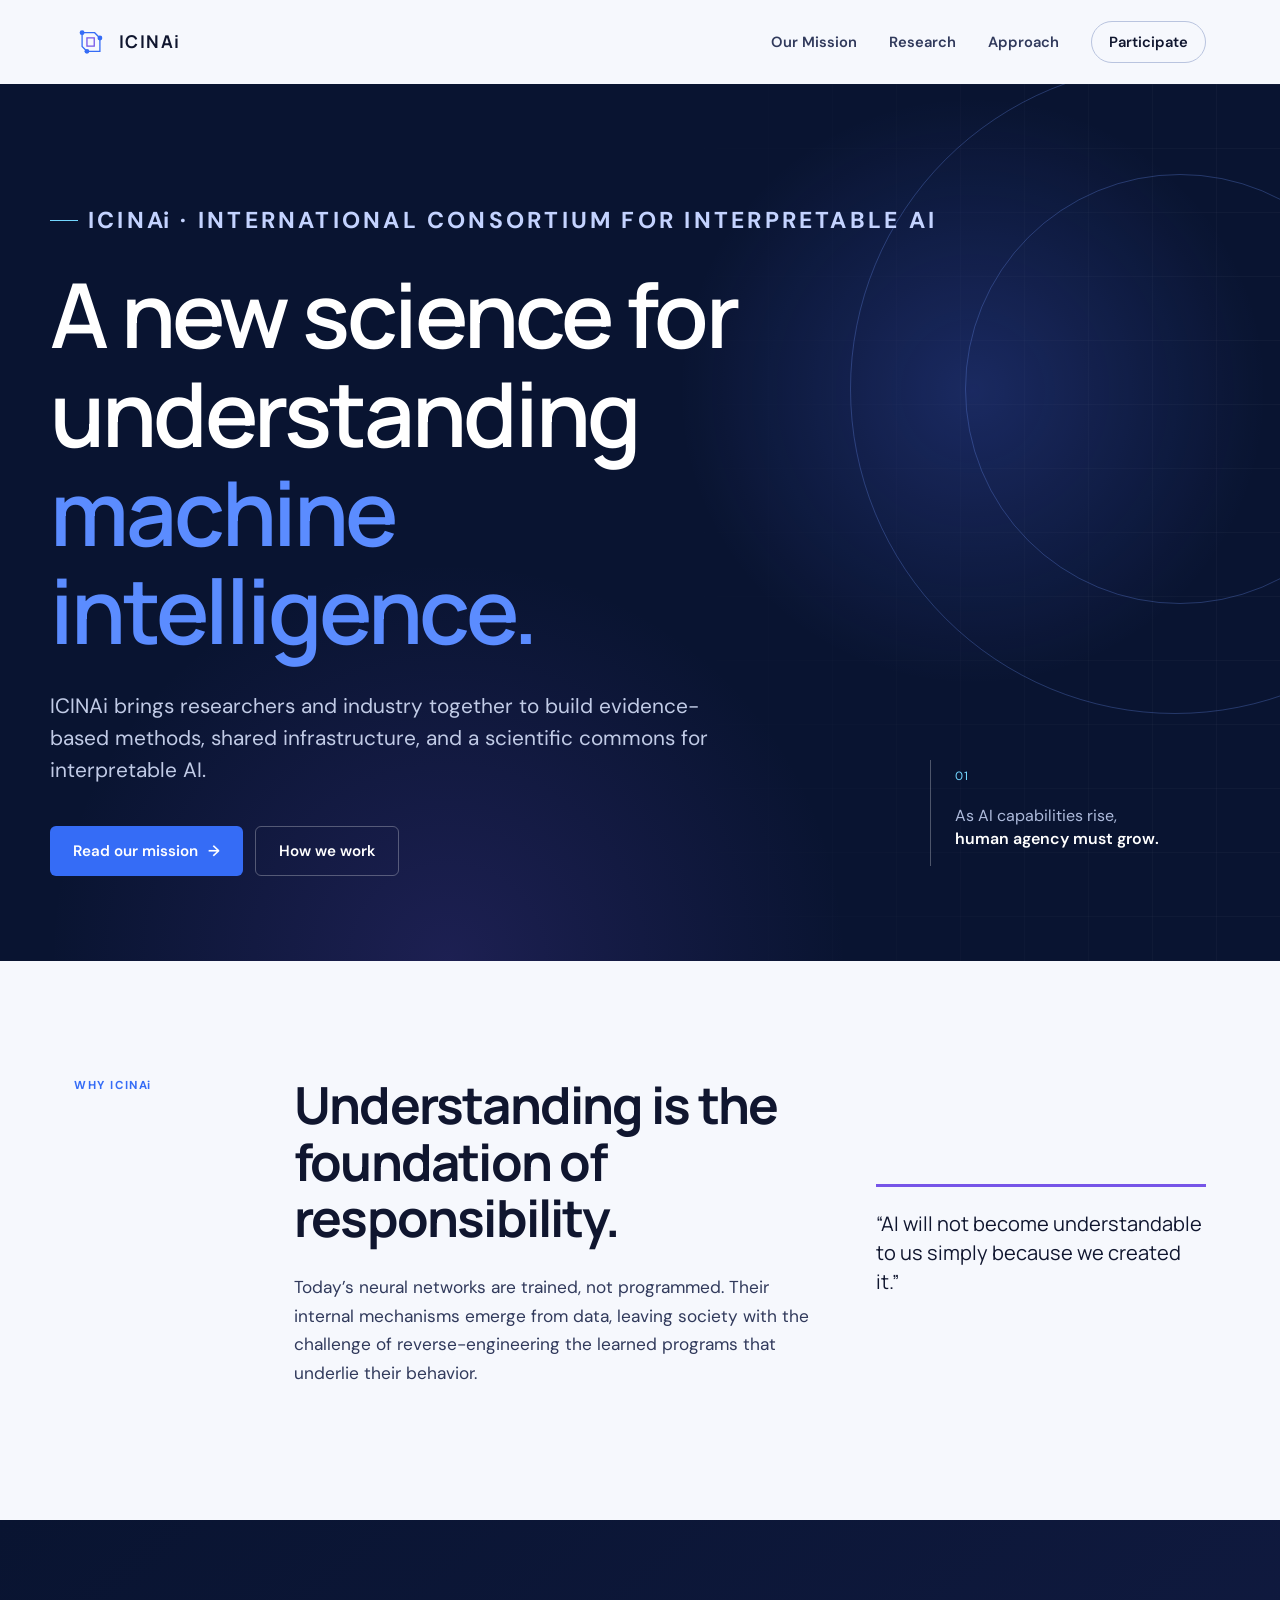
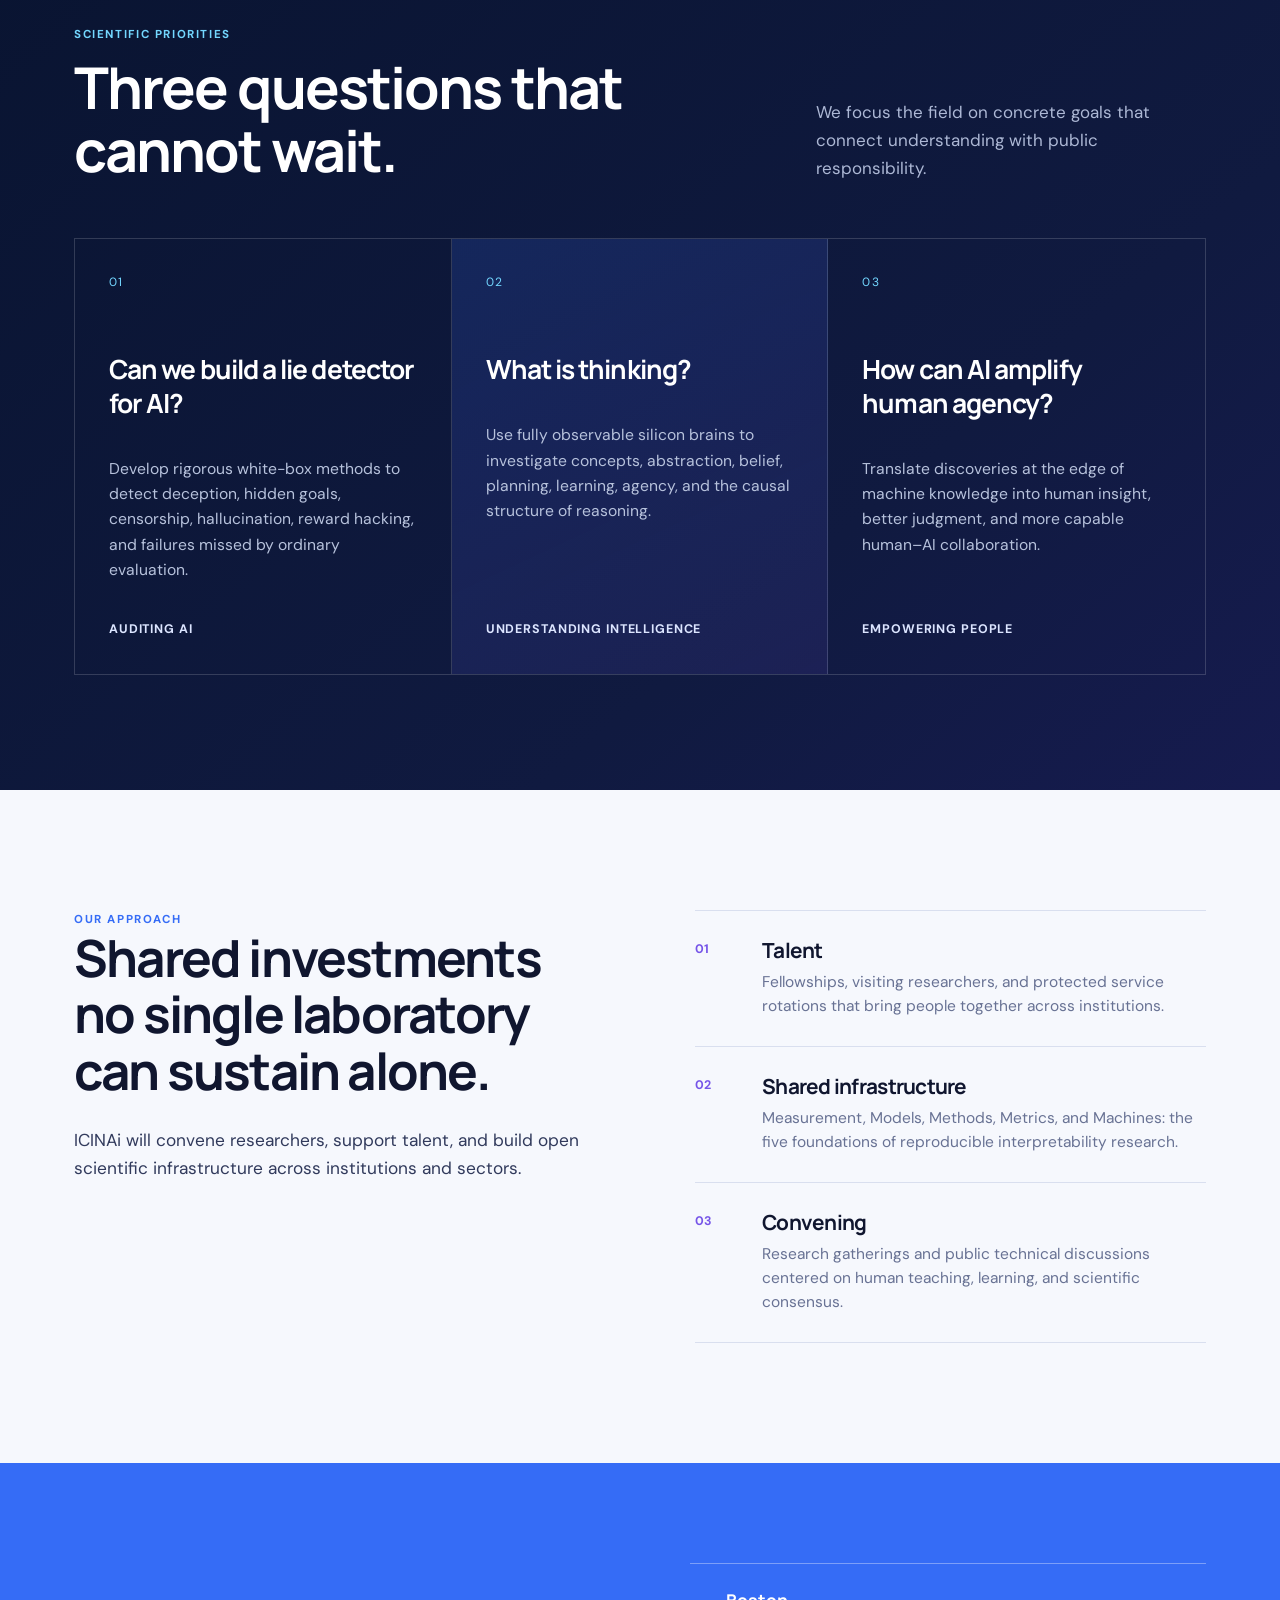
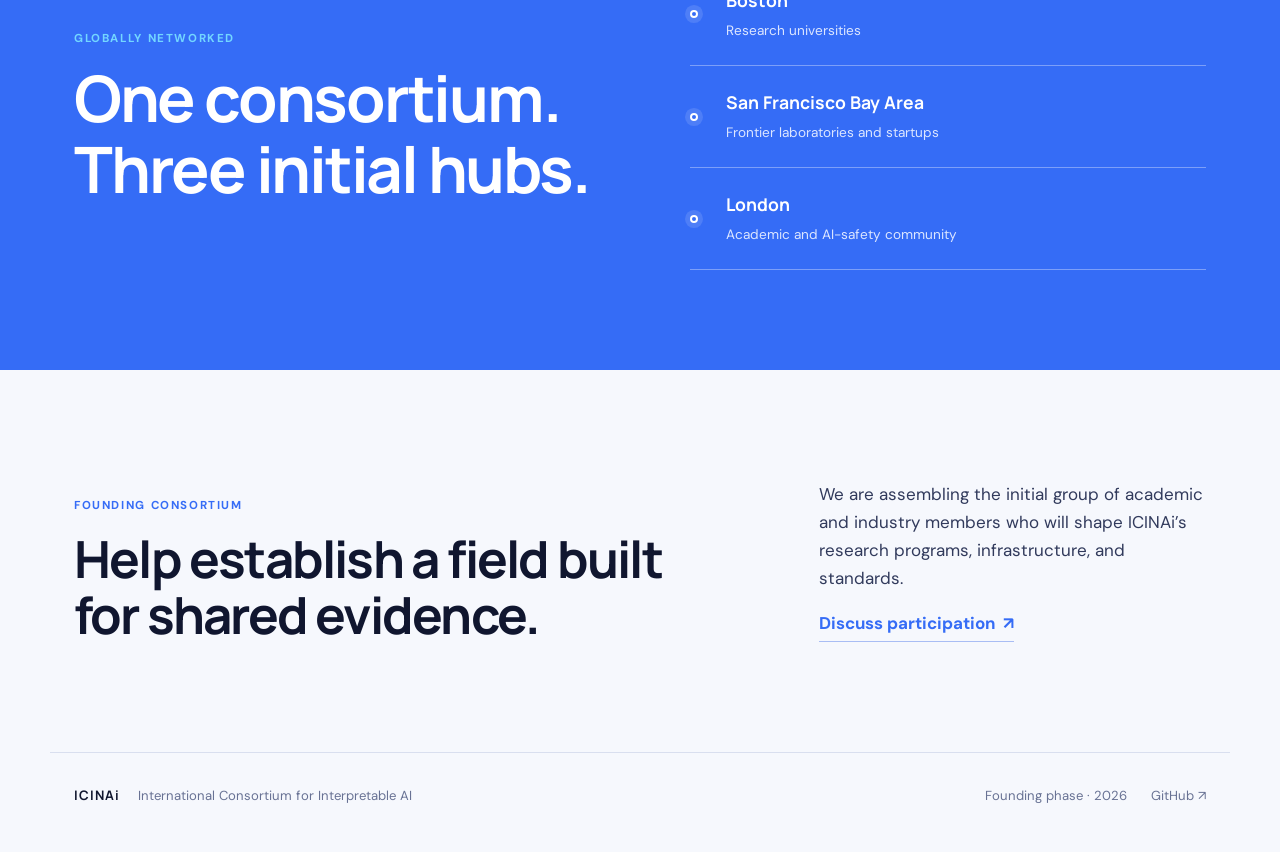
==== index.html @ 55c02a12 "Tighten ICINAi small-cap spacing" ====
<!doctype html>
<html lang="en">
<head>
  <meta charset="utf-8">
  <meta name="viewport" content="width=device-width, initial-scale=1">
  <meta name="description" content="ICINAi is a global academic and industry consortium building the science and shared infrastructure needed to understand machine intelligence.">
  <title>ICINAi — International Consortium for Interpretable AI</title>
  <link rel="icon" href="favicon.svg" type="image/svg+xml">
  <link rel="preconnect" href="https://fonts.googleapis.com">
  <link rel="preconnect" href="https://fonts.gstatic.com" crossorigin>
  <link href="https://fonts.googleapis.com/css2?family=DM+Sans:wght@400;500;600;700&family=Manrope:wght@500;600;700&display=swap" rel="stylesheet">
  <link rel="stylesheet" href="styles.css">
</head>
<body>
  <a class="skip-link" href="#main">Skip to content</a>
  <header class="site-header">
    <a class="brand" href="index.html" aria-label="ICINAi home">
      <svg class="brand-mark" viewBox="0 0 42 42" aria-hidden="true">
        <path d="M10 9.5h15.5L32 16v16.5H16L10 26.5z"/>
        <circle cx="10" cy="9.5" r="3"/><circle cx="32" cy="16" r="3"/><circle cx="16" cy="32.5" r="3"/>
        <path d="M16 16h9v10h-9z"/>
      </svg>
      <span>ICINAi</span>
    </a>
    <button class="menu-button" aria-expanded="false" aria-controls="site-nav">Menu</button>
    <nav id="site-nav" class="site-nav" aria-label="Primary navigation">
      <a href="mission/">Our Mission</a>
      <a href="#priorities">Research</a>
      <a href="#approach">Approach</a>
      <a class="nav-action" href="mailto:d.bau@northeastern.edu?subject=ICINAi%20founding%20membership">Participate</a>
    </nav>
  </header>

  <main id="main">
    <section class="hero">
      <div class="hero-grid" aria-hidden="true"></div>
      <div class="hero-orbit orbit-one" aria-hidden="true"></div>
      <div class="hero-orbit orbit-two" aria-hidden="true"></div>
      <div class="hero-copy">
        <p class="eyebrow"><span class="eyebrow-rule" aria-hidden="true"></span><span class="eyebrow-text">ICINA<span class="lowercase-i">i</span> · International Consortium for Interpretable&nbsp;AI</span></p>
        <h1>A new science for understanding <em>machine intelligence.</em></h1>
        <p class="hero-lede">ICINAi brings researchers and industry together to build evidence-based methods, shared infrastructure, and a scientific commons for interpretable AI.</p>
        <div class="hero-actions">
          <a class="button button-primary" href="mission/">Read our mission <span aria-hidden="true">→</span></a>
          <a class="button button-secondary" href="#approach">How we work</a>
        </div>
      </div>
      <div class="hero-principle">
        <span class="principle-number">01</span>
        <p>As AI capabilities rise, <strong>human agency must grow.</strong></p>
      </div>
    </section>

    <section class="purpose-section section-shell">
      <div class="section-label">Why ICINA<span class="lowercase-i">i</span></div>
      <div class="purpose-copy">
        <h2>Understanding is the foundation of responsibility.</h2>
        <p>Today’s neural networks are trained, not programmed. Their internal mechanisms emerge from data, leaving society with the challenge of reverse-engineering the learned programs that underlie their behavior.</p>
      </div>
      <aside class="purpose-note">
        <p>“AI will not become understandable to us simply because we created it.”</p>
      </aside>
    </section>

    <section id="priorities" class="priorities-section">
      <div class="section-shell">
        <div class="section-heading">
          <div>
            <div class="section-label light">Scientific priorities</div>
            <h2>Three questions that cannot wait.</h2>
          </div>
          <p>We focus the field on concrete goals that connect understanding with public responsibility.</p>
        </div>
        <div class="priority-grid">
          <article class="priority-card">
            <div class="card-index">01</div>
            <h3>Can we build a lie detector for AI?</h3>
            <p>Develop rigorous white-box methods to detect deception, hidden goals, censorship, hallucination, reward hacking, and failures missed by ordinary evaluation.</p>
            <span class="card-tag">Auditing AI</span>
          </article>
          <article class="priority-card featured">
            <div class="card-index">02</div>
            <h3>What is thinking?</h3>
            <p>Use fully observable silicon brains to investigate concepts, abstraction, belief, planning, learning, agency, and the causal structure of reasoning.</p>
            <span class="card-tag">Understanding intelligence</span>
          </article>
          <article class="priority-card">
            <div class="card-index">03</div>
            <h3>How can AI amplify human agency?</h3>
            <p>Translate discoveries at the edge of machine knowledge into human insight, better judgment, and more capable human–AI collaboration.</p>
            <span class="card-tag">Empowering people</span>
          </article>
        </div>
      </div>
    </section>

    <section id="approach" class="approach-section section-shell">
      <div class="approach-intro">
        <div class="section-label">Our approach</div>
        <h2>Shared investments no single laboratory can sustain alone.</h2>
        <p>ICINAi will convene researchers, support talent, and build open scientific infrastructure across institutions and sectors.</p>
      </div>
      <div class="approach-list">
        <article>
          <span>01</span>
          <div><h3>Talent</h3><p>Fellowships, visiting researchers, and protected service rotations that bring people together across institutions.</p></div>
        </article>
        <article>
          <span>02</span>
          <div><h3>Shared infrastructure</h3><p>Measurement, Models, Methods, Metrics, and Machines: the five foundations of reproducible interpretability research.</p></div>
        </article>
        <article>
          <span>03</span>
          <div><h3>Convening</h3><p>Research gatherings and public technical discussions centered on human teaching, learning, and scientific consensus.</p></div>
        </article>
      </div>
    </section>

    <section class="network-section">
      <div class="section-shell network-grid">
        <div>
          <div class="section-label light">Globally networked</div>
          <h2>One consortium.<br>Three initial hubs.</h2>
        </div>
        <div class="hub-list" aria-label="Initial consortium hubs">
          <div class="hub"><span class="hub-dot"></span><div><strong>Boston</strong><small>Research universities</small></div></div>
          <div class="hub"><span class="hub-dot"></span><div><strong>San Francisco Bay Area</strong><small>Frontier laboratories and startups</small></div></div>
          <div class="hub"><span class="hub-dot"></span><div><strong>London</strong><small>Academic and AI-safety community</small></div></div>
        </div>
      </div>
    </section>

    <section class="join-section section-shell">
      <div>
        <div class="section-label">Founding consortium</div>
        <h2>Help establish a field built for shared evidence.</h2>
      </div>
      <div class="join-copy">
        <p>We are assembling the initial group of academic and industry members who will shape ICINAi’s research programs, infrastructure, and standards.</p>
        <a class="text-link" href="mailto:d.bau@northeastern.edu?subject=ICINAi%20founding%20membership">Discuss participation <span aria-hidden="true">↗</span></a>
      </div>
    </section>
  </main>

  <footer class="site-footer">
    <div class="footer-brand"><strong>ICINAi</strong><span>International Consortium for Interpretable AI</span></div>
    <div class="footer-meta"><span>Founding phase · 2026</span><a href="https://github.com/icina-org">GitHub ↗</a></div>
  </footer>
  <script src="script.js"></script>
</body>
</html>
---- styles.css ----
:root {
  --ink: #10162f;
  --ink-soft: #313a5c;
  --navy: #091431;
  --navy-2: #101d49;
  --blue: #356cf6;
  --blue-bright: #5b8cff;
  --violet: #7655e8;
  --cyan: #73d7ff;
  --paper: #f6f8fd;
  --white: #ffffff;
  --line: #d9dfef;
  --muted: #687294;
  --max: 1180px;
  --display: "Manrope", "DM Sans", sans-serif;
  --body: "DM Sans", sans-serif;
}

* { box-sizing: border-box; }
html { scroll-behavior: smooth; }
body { margin: 0; color: var(--ink); background: var(--paper); font-family: var(--body); font-size: 17px; line-height: 1.65; }
a { color: inherit; text-decoration: none; }
.skip-link { position: absolute; left: 1rem; top: -5rem; z-index: 100; padding: .7rem 1rem; background: white; color: var(--ink); border-radius: .4rem; }
.skip-link:focus { top: 1rem; }

.site-header { height: 84px; max-width: var(--max); margin: 0 auto; padding: 0 24px; display: flex; align-items: center; justify-content: space-between; position: relative; z-index: 20; }
.brand { display: inline-flex; align-items: center; gap: 11px; font-family: var(--display); font-weight: 700; font-size: 1.1rem; letter-spacing: .08em; }
.brand-mark { width: 34px; height: 34px; overflow: visible; fill: none; stroke: var(--blue); stroke-width: 1.6; }
.brand-mark circle { fill: var(--blue); stroke: none; }
.brand-mark path:last-child { stroke: var(--violet); }
.site-nav { display: flex; align-items: center; gap: 32px; font-size: .92rem; font-weight: 600; }
.site-nav > a:not(.nav-action) { color: var(--ink-soft); position: relative; }
.site-nav > a:not(.nav-action)::after { content: ""; position: absolute; height: 2px; width: 0; left: 0; bottom: -8px; background: var(--blue); transition: width .2s ease; }
.site-nav > a:hover::after, .site-nav > a.active::after { width: 100%; }
.nav-action { border: 1px solid #b9c4df; border-radius: 999px; padding: 8px 17px; transition: .2s ease; }
.nav-action:hover { background: var(--navy); color: white; border-color: var(--navy); }
.menu-button { display: none; border: 1px solid var(--line); background: transparent; border-radius: 999px; padding: 7px 14px; color: inherit; font: inherit; font-size: .88rem; }

.hero { min-height: 690px; position: relative; overflow: hidden; background: var(--navy); color: white; display: grid; grid-template-columns: minmax(0, 1fr) 300px; gap: 60px; align-items: end; padding: 120px max(24px, calc((100vw - var(--max)) / 2)) 85px; }
.hero::before { content: ""; position: absolute; inset: 0; background: radial-gradient(circle at 76% 35%, rgba(83,112,255,.23), transparent 26%), radial-gradient(circle at 35% 100%, rgba(118,85,232,.18), transparent 33%); }
.hero-grid { position: absolute; inset: 0 0 0 50%; opacity: .18; background-image: linear-gradient(rgba(255,255,255,.18) 1px, transparent 1px), linear-gradient(90deg, rgba(255,255,255,.18) 1px, transparent 1px); background-size: 64px 64px; mask-image: linear-gradient(to left, black, transparent); }
.hero-orbit { position: absolute; border: 1px solid rgba(113,152,255,.28); border-radius: 50%; }
.orbit-one { width: 430px; height: 430px; right: -115px; top: 90px; }
.orbit-two { width: 650px; height: 650px; right: -220px; top: -20px; }
.hero-copy { max-width: 810px; position: relative; z-index: 2; }
.eyebrow, .section-label { text-transform: uppercase; letter-spacing: .14em; font-size: .72rem; font-weight: 700; color: var(--blue); }
.eyebrow { color: #c4d3ff; display: flex; align-items: center; gap: 10px; margin: 0 0 28px; }
.hero .eyebrow { font-size: clamp(.9rem, 1.8vw, 1.575rem); line-height: 1.45; width: max-content; max-width: calc(100vw - 48px); white-space: nowrap; }
.eyebrow-rule { flex: 0 0 28px; width: 28px; height: 1px; background: var(--cyan); }
.lowercase-i { display: inline-block; margin-left: -.14em; text-transform: lowercase; }
.mission-kicker .lowercase-i { margin-left: -.16em; }
h1, h2, h3 { font-family: var(--display); letter-spacing: -.035em; line-height: 1.1; margin-top: 0; }
.hero h1 { font-size: clamp(3.2rem, 7vw, 6.6rem); max-width: 980px; margin-bottom: 30px; font-weight: 600; }
.hero h1 em { color: var(--blue-bright); font-style: normal; }
.hero-lede { font-size: clamp(1.05rem, 1.7vw, 1.3rem); max-width: 700px; color: #c1cbe6; line-height: 1.55; }
.hero-actions { display: flex; gap: 12px; margin-top: 40px; }
.button { display: inline-flex; align-items: center; justify-content: center; gap: 10px; min-height: 50px; padding: 0 23px; border-radius: 6px; font-weight: 600; font-size: .95rem; }
.button-primary { background: var(--blue); color: white; }
.button-primary:hover { background: #497cff; }
.button-secondary { border: 1px solid rgba(255,255,255,.28); color: white; }
.button-secondary:hover { background: rgba(255,255,255,.08); }
.hero-principle { position: relative; z-index: 2; border-left: 1px solid rgba(255,255,255,.28); padding-left: 24px; margin-bottom: 10px; }
.principle-number { color: var(--cyan); font-size: .75rem; letter-spacing: .12em; }
.hero-principle p { color: #aebbdc; line-height: 1.45; font-size: 1rem; }
.hero-principle strong { color: white; display: block; font-weight: 600; }

.section-shell { max-width: var(--max); margin: 0 auto; padding-left: 24px; padding-right: 24px; }
.purpose-section { display: grid; grid-template-columns: 170px minmax(0, 1fr) 330px; gap: 50px; padding-top: 115px; padding-bottom: 115px; }
.purpose-copy h2, .approach-intro h2, .join-section h2 { font-size: clamp(2rem, 4vw, 3.6rem); margin-bottom: 28px; }
.purpose-copy p, .approach-intro > p { color: var(--ink-soft); font-size: 1.08rem; max-width: 680px; }
.purpose-note { border-top: 3px solid var(--violet); padding-top: 22px; align-self: center; }
.purpose-note p { font-family: var(--display); font-size: 1.25rem; line-height: 1.45; margin: 0; }

.priorities-section { background: linear-gradient(140deg, var(--navy), #101a40 68%, #161b4f); color: white; padding: 105px 0 115px; }
.section-heading { display: flex; justify-content: space-between; gap: 60px; align-items: end; margin-bottom: 56px; }
.section-heading h2 { font-size: clamp(2.2rem, 4.5vw, 4rem); margin: 12px 0 0; }
.section-heading > p { color: #adb8d5; max-width: 390px; margin: 0; }
.section-label.light { color: var(--cyan); }
.priority-grid { display: grid; grid-template-columns: repeat(3, 1fr); border: 1px solid rgba(255,255,255,.16); }
.priority-card { min-height: 410px; padding: 34px; border-right: 1px solid rgba(255,255,255,.16); display: flex; flex-direction: column; position: relative; transition: transform .2s ease, background .2s ease; }
.priority-card:last-child { border-right: 0; }
.priority-card:hover { background: rgba(255,255,255,.035); transform: translateY(-3px); }
.priority-card.featured { background: linear-gradient(155deg, rgba(53,108,246,.18), rgba(118,85,232,.11)); }
.card-index { font-size: .75rem; color: var(--cyan); letter-spacing: .1em; margin-bottom: 60px; }
.priority-card h3 { font-size: 1.65rem; line-height: 1.28; margin-bottom: 20px; }
.priority-card p { color: #b7c2dc; font-size: .98rem; line-height: 1.6; }
.card-tag { margin-top: auto; padding-top: 22px; color: #dce5ff; font-size: .78rem; font-weight: 700; letter-spacing: .07em; text-transform: uppercase; }

.approach-section { padding-top: 120px; padding-bottom: 120px; display: grid; grid-template-columns: 1fr 1fr; gap: 110px; }
.approach-list article { display: grid; grid-template-columns: 42px 1fr; gap: 25px; border-top: 1px solid var(--line); padding: 28px 0; }
.approach-list article:last-child { border-bottom: 1px solid var(--line); }
.approach-list article > span { color: var(--violet); font-size: .78rem; font-weight: 700; }
.approach-list h3 { font-size: 1.3rem; margin-bottom: 8px; }
.approach-list p { color: var(--muted); font-size: .97rem; line-height: 1.55; margin: 0; }

.network-section { background: var(--blue); color: white; padding: 100px 0; }
.network-grid { display: grid; grid-template-columns: 1fr 1fr; gap: 100px; align-items: center; }
.network-section h2 { font-size: clamp(2.5rem, 5vw, 4.6rem); margin: 15px 0 0; }
.hub-list { border-top: 1px solid rgba(255,255,255,.35); }
.hub { display: grid; grid-template-columns: 18px 1fr; gap: 18px; padding: 22px 0; border-bottom: 1px solid rgba(255,255,255,.35); align-items: center; }
.hub-dot { width: 8px; height: 8px; border: 2px solid white; border-radius: 50%; box-shadow: 0 0 0 5px rgba(255,255,255,.12); }
.hub strong { display: block; font-family: var(--display); font-size: 1.1rem; }
.hub small { color: #dce6ff; font-size: .85rem; }

.join-section { padding-top: 110px; padding-bottom: 110px; display: grid; grid-template-columns: 1.25fr .75fr; gap: 100px; align-items: end; }
.join-section h2 { margin: 15px 0 0; }
.join-copy p { color: var(--ink-soft); margin-top: 0; }
.text-link { color: var(--blue); font-weight: 700; display: inline-flex; gap: 8px; border-bottom: 1px solid #a9bdf4; padding-bottom: 4px; }

.site-footer { max-width: var(--max); margin: 0 auto; padding: 32px 24px 45px; border-top: 1px solid var(--line); display: flex; justify-content: space-between; align-items: center; gap: 30px; font-size: .82rem; color: var(--muted); }
.footer-brand { display: flex; align-items: center; gap: 18px; }
.footer-brand strong { color: var(--ink); font-family: var(--display); letter-spacing: .08em; }
.footer-meta { display: flex; gap: 24px; }

.mission-page { background: white; }
.dark-header { max-width: none; padding-left: max(24px, calc((100vw - var(--max)) / 2)); padding-right: max(24px, calc((100vw - var(--max)) / 2)); color: white; background: var(--navy); }
.dark-header .site-nav > a:not(.nav-action) { color: #c4cde3; }
.dark-header .nav-action { border-color: rgba(255,255,255,.35); }
.dark-header .nav-action:hover { background: white; color: var(--navy); }
.mission-hero { background: var(--navy); color: white; padding: 110px max(24px, calc((100vw - 920px) / 2)) 120px; position: relative; overflow: hidden; }
.mission-hero::after { content: ""; position: absolute; width: 420px; height: 420px; border: 1px solid rgba(91,140,255,.25); border-radius: 50%; right: -150px; bottom: -210px; box-shadow: 0 0 0 100px rgba(91,140,255,.04), 0 0 0 200px rgba(118,85,232,.035); }
.mission-kicker { color: var(--cyan); font-size: .76rem; text-transform: uppercase; letter-spacing: .16em; font-weight: 700; }
.mission-hero h1 { font-size: clamp(3rem, 6.3vw, 5.8rem); max-width: 900px; margin: 24px 0 32px; position: relative; z-index: 1; }
.mission-hero > p { max-width: 750px; color: #c1cbe2; font-size: 1.25rem; line-height: 1.6; position: relative; z-index: 1; }
.mission-layout { display: grid; grid-template-columns: 190px minmax(0, 760px); gap: 85px; padding-top: 95px; padding-bottom: 120px; justify-content: center; }
.mission-rail { position: sticky; top: 30px; align-self: start; display: flex; flex-direction: column; gap: 12px; border-top: 2px solid var(--blue); padding-top: 18px; font-size: .84rem; }
.mission-rail span { text-transform: uppercase; letter-spacing: .1em; color: var(--muted); font-weight: 700; margin-bottom: 8px; }
.mission-rail a { color: var(--ink-soft); }
.mission-rail a:hover { color: var(--blue); }
.mission-article { min-width: 0; }
.article-lede { font-family: var(--display); font-size: 1.55rem; line-height: 1.5; color: var(--ink); margin: 0 0 90px; }
.mission-article section { scroll-margin-top: 30px; margin-bottom: 90px; }
.mission-article h2 { font-size: 2.3rem; margin-bottom: 28px; }
.mission-article p { color: #38405d; margin: 0 0 22px; }
.mission-article blockquote { margin: 45px 0; padding: 30px 0 30px 32px; border-left: 4px solid var(--violet); font-family: var(--display); font-size: 1.45rem; line-height: 1.45; color: var(--ink); }
.goal-chapter { display: grid; grid-template-columns: 52px 1fr; gap: 28px; padding: 44px 0; border-top: 1px solid var(--line); }
.goal-chapter:last-child { border-bottom: 1px solid var(--line); }
.goal-number { color: var(--violet); font-size: .82rem; font-weight: 700; padding-top: 7px; }
.goal-label { color: var(--blue) !important; font-size: .75rem; text-transform: uppercase; letter-spacing: .12em; font-weight: 700; margin-bottom: 9px !important; }
.goal-chapter h3 { font-size: 1.65rem; margin-bottom: 18px; }
.closing-statement { margin-top: 50px; padding: 38px; color: white; background: linear-gradient(135deg, var(--navy-2), #252061); font-family: var(--display); font-size: 1.45rem; line-height: 1.5; }

.people-page { background: white; }
.people-hero { position: relative; overflow: hidden; background: var(--navy); color: white; padding: 92px 24px 104px; }
.people-hero::before { content: ""; position: absolute; width: 620px; height: 620px; right: -250px; top: -340px; border: 1px solid rgba(115,215,255,.22); border-radius: 50%; box-shadow: 0 0 0 105px rgba(91,140,255,.05), 0 0 0 210px rgba(118,85,232,.04); }
.people-hero-inner { position: relative; z-index: 1; max-width: 920px; margin: 0 auto; }
.people-hero h1 { max-width: 850px; margin: 24px 0 30px; font-size: clamp(3rem, 6.4vw, 5.8rem); }
.people-hero p:last-child { max-width: 720px; margin: 0; color: #c1cbe2; font-size: 1.22rem; line-height: 1.65; }
.people-section { padding-top: 105px; padding-bottom: 120px; }
.people-heading { display: grid; grid-template-columns: minmax(0, 1fr) 390px; gap: 60px; align-items: end; margin-bottom: 58px; }
.people-heading h2 { margin: 12px 0 0; font-size: clamp(2.5rem, 5vw, 4.2rem); }
.people-heading > p { margin: 0; color: var(--muted); }
.people-grid { display: grid; grid-template-columns: repeat(2, minmax(0, 1fr)); gap: 22px; }
.person-card { display: grid; grid-template-columns: 124px minmax(0, 1fr); gap: 26px; min-height: 250px; padding: 28px; border: 1px solid var(--line); border-radius: 10px; background: white; box-shadow: 0 10px 35px rgba(16,22,47,.035); }
.person-photo { display: block; width: 124px; height: 124px; aspect-ratio: 1; object-fit: cover; object-position: center top; border-radius: 50%; background: #e8ecf6; border: 4px solid white; box-shadow: 0 0 0 1px var(--line), 0 8px 25px rgba(16,22,47,.13); }
.person-card h3 { margin: 2px 0 6px; font-size: 1.32rem; letter-spacing: -.025em; }
.person-card h3 a { text-decoration-line: underline; text-decoration-color: transparent; text-underline-offset: 5px; transition: color .2s ease, text-decoration-color .2s ease; }
.person-card h3 a:hover { color: var(--blue); text-decoration-color: #a9bdf4; }
.person-affiliation { min-height: 2.6em; margin: 0 0 17px !important; color: var(--blue) !important; font-size: .72rem !important; font-weight: 700; line-height: 1.3 !important; letter-spacing: .07em; text-transform: uppercase; }
.person-card p:last-child { margin: 0; color: #454e6c; font-size: .94rem; line-height: 1.58; }
.founders-section { padding: 100px 0 115px; background: var(--paper); border-top: 1px solid var(--line); }
.founders-heading { margin-bottom: 48px; }
.founder-list { display: grid; grid-template-columns: repeat(3, minmax(0, 1fr)); margin: 0; padding: 0; list-style: none; border-top: 1px solid var(--line); }
.founder-list li { border-bottom: 1px solid var(--line); }
.founder-list li:not(:nth-child(3n)) { border-right: 1px solid var(--line); }
.founder-list a { display: flex; justify-content: space-between; align-items: center; min-height: 72px; padding: 14px 22px; font-family: var(--display); font-weight: 600; transition: color .2s ease, background .2s ease; }
.founder-list a::after { content: "↗"; color: var(--blue); font-size: .86rem; }
.founder-list a:hover { color: var(--blue); background: white; }

@media (max-width: 900px) {
  .hero { min-height: 650px; grid-template-columns: 1fr; gap: 55px; padding-top: 90px; }
  .hero .eyebrow { width: auto; max-width: none; white-space: normal; }
  .hero-principle { max-width: 320px; }
  .purpose-section { grid-template-columns: 130px 1fr; }
  .purpose-note { grid-column: 2; }
  .priority-grid { grid-template-columns: 1fr; }
  .priority-card { min-height: 320px; border-right: 0; border-bottom: 1px solid rgba(255,255,255,.16); }
  .card-index { margin-bottom: 30px; }
  .approach-section, .network-grid, .join-section { grid-template-columns: 1fr; gap: 55px; }
  .mission-layout { grid-template-columns: 1fr; }
  .mission-rail { display: none; }
  .people-heading { grid-template-columns: 1fr; gap: 22px; }
  .people-grid { grid-template-columns: 1fr; }
  .founder-list { grid-template-columns: repeat(2, minmax(0, 1fr)); }
  .founder-list li:not(:nth-child(3n)) { border-right: 0; }
  .founder-list li:nth-child(odd) { border-right: 1px solid var(--line); }
}

@media (max-width: 680px) {
  body { font-size: 16px; }
  .site-header { height: 72px; }
  .menu-button { display: block; }
  .site-nav { display: none; position: absolute; top: 64px; left: 16px; right: 16px; flex-direction: column; align-items: stretch; gap: 0; padding: 10px; background: white; border: 1px solid var(--line); border-radius: 10px; box-shadow: 0 16px 50px rgba(9,20,49,.15); color: var(--ink); }
  .site-nav.open { display: flex; }
  .site-nav a { padding: 12px; }
  .site-nav > a:not(.nav-action) { color: var(--ink-soft); }
  .site-nav > a:not(.nav-action)::after { display: none; }
  .nav-action { text-align: center; margin-top: 5px; }
  .dark-header .site-nav > a:not(.nav-action) { color: var(--ink-soft); }
  .hero { min-height: 690px; padding-top: 75px; padding-bottom: 60px; }
  .hero h1 { font-size: clamp(2.7rem, 14vw, 4rem); }
  .hero-actions { align-items: stretch; flex-direction: column; max-width: 300px; }
  .purpose-section { display: block; padding-top: 80px; padding-bottom: 80px; }
  .purpose-copy { margin-top: 22px; }
  .purpose-note { margin-top: 45px; }
  .section-heading { display: block; }
  .section-heading > p { margin-top: 24px; }
  .priorities-section, .approach-section { padding-top: 80px; padding-bottom: 80px; }
  .priority-card { padding: 28px; }
  .network-section { padding: 75px 0; }
  .join-section { padding-top: 80px; padding-bottom: 80px; }
  .site-footer, .footer-brand { align-items: flex-start; flex-direction: column; }
  .mission-hero { padding-top: 80px; padding-bottom: 85px; }
  .mission-hero h1 { font-size: clamp(2.7rem, 13vw, 4rem); }
  .mission-layout { padding-top: 70px; padding-bottom: 90px; }
  .article-lede { font-size: 1.3rem; margin-bottom: 65px; }
  .goal-chapter { grid-template-columns: 1fr; gap: 10px; }
  .closing-statement { padding: 28px; font-size: 1.25rem; }
  .people-hero { padding-top: 72px; padding-bottom: 82px; }
  .people-hero h1 { font-size: clamp(2.7rem, 13vw, 4rem); }
  .people-hero p:last-child { font-size: 1.08rem; }
  .people-section, .founders-section { padding-top: 76px; padding-bottom: 86px; }
  .people-heading { margin-bottom: 40px; }
  .person-card { grid-template-columns: 92px minmax(0, 1fr); gap: 20px; padding: 22px; }
  .person-photo { width: 92px; height: 92px; }
  .person-affiliation { min-height: 0; }
  .founder-list { grid-template-columns: 1fr; }
  .founder-list li:nth-child(odd) { border-right: 0; }
}

@media (prefers-reduced-motion: reduce) {
  html { scroll-behavior: auto; }
  *, *::before, *::after { transition: none !important; }
}
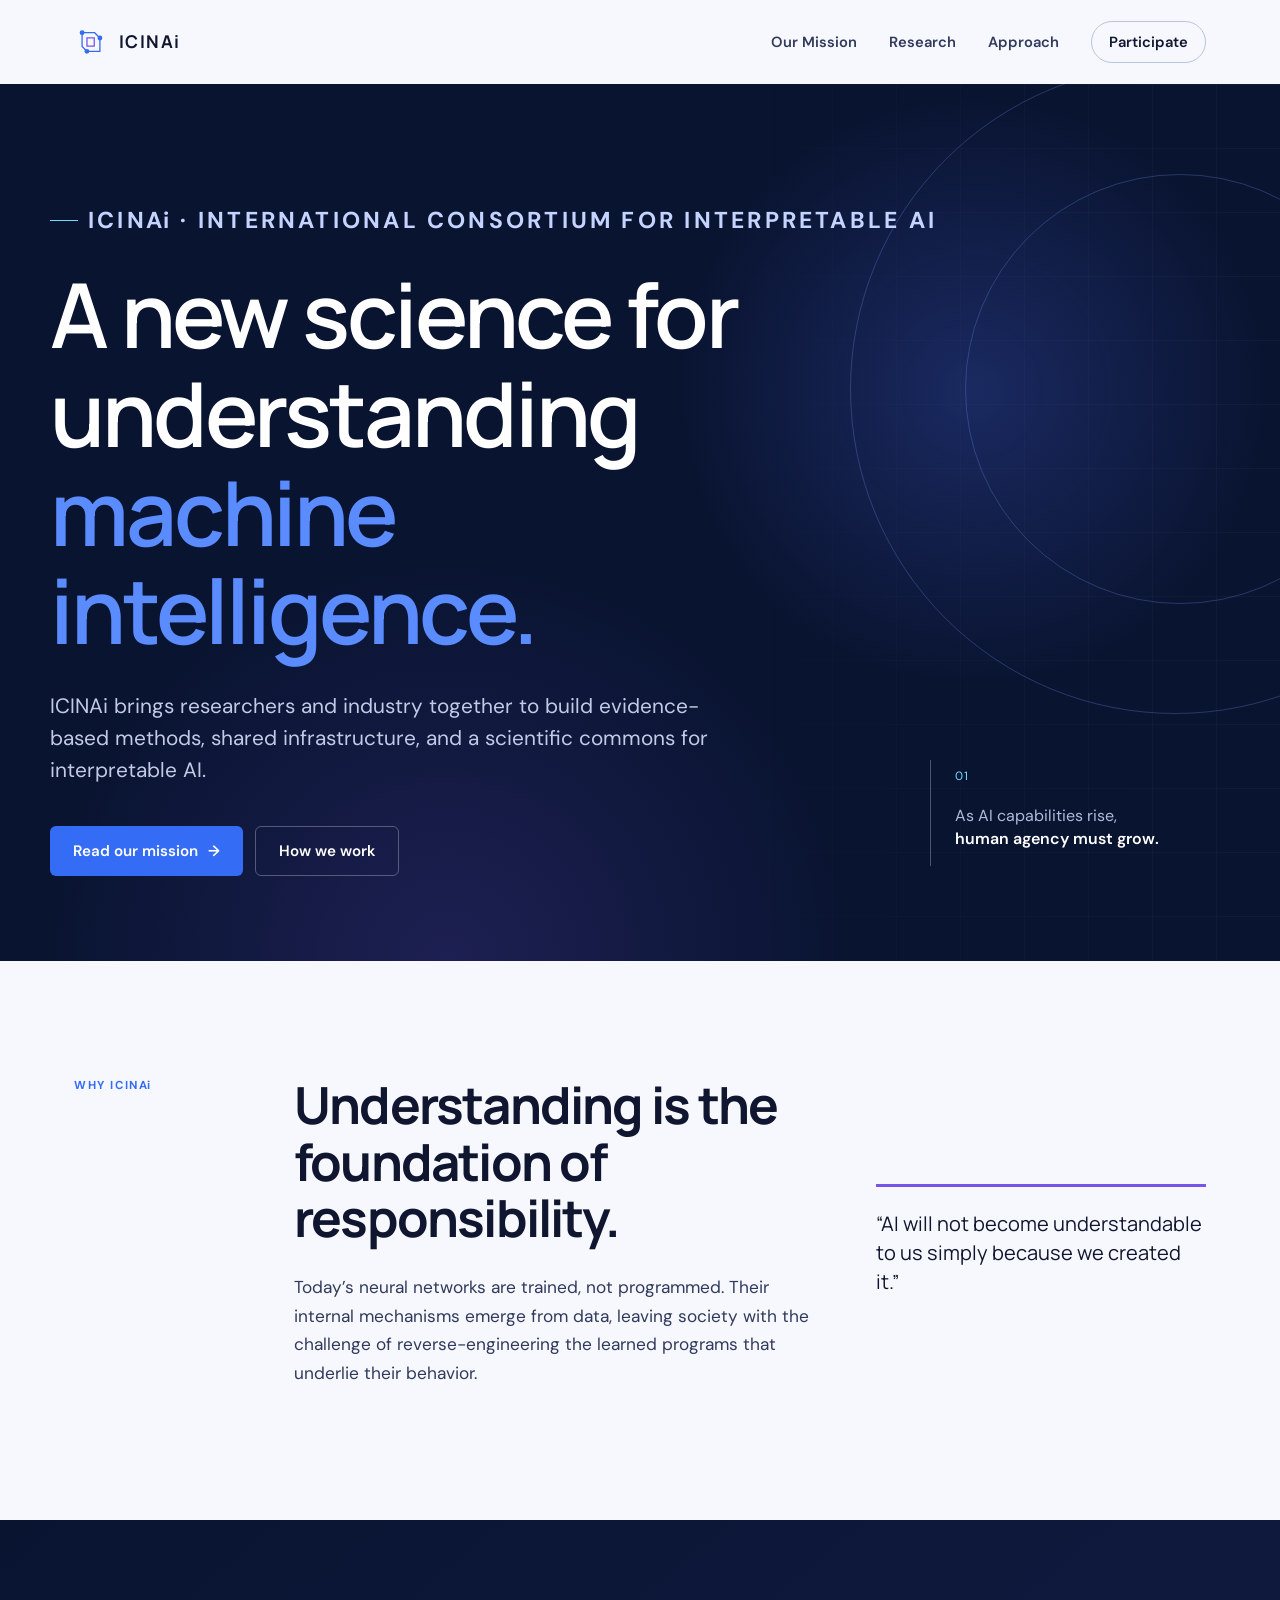
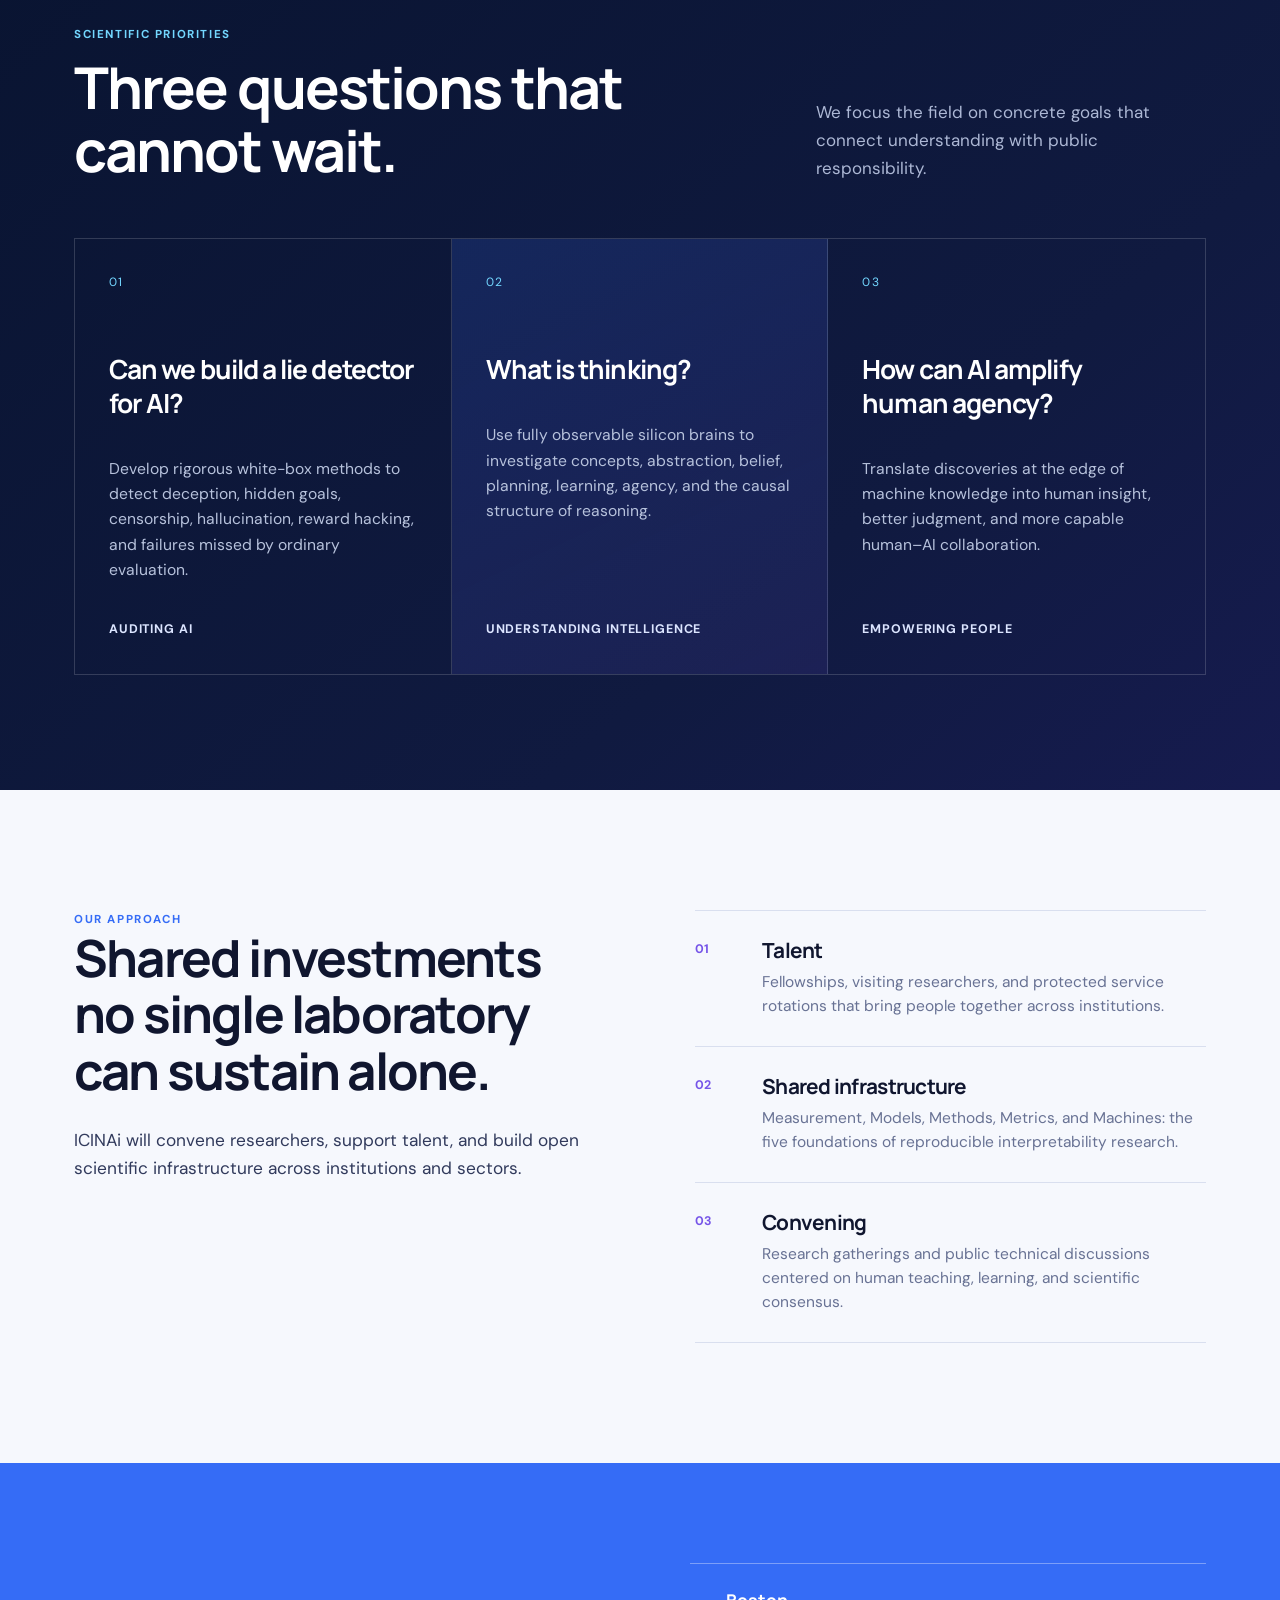
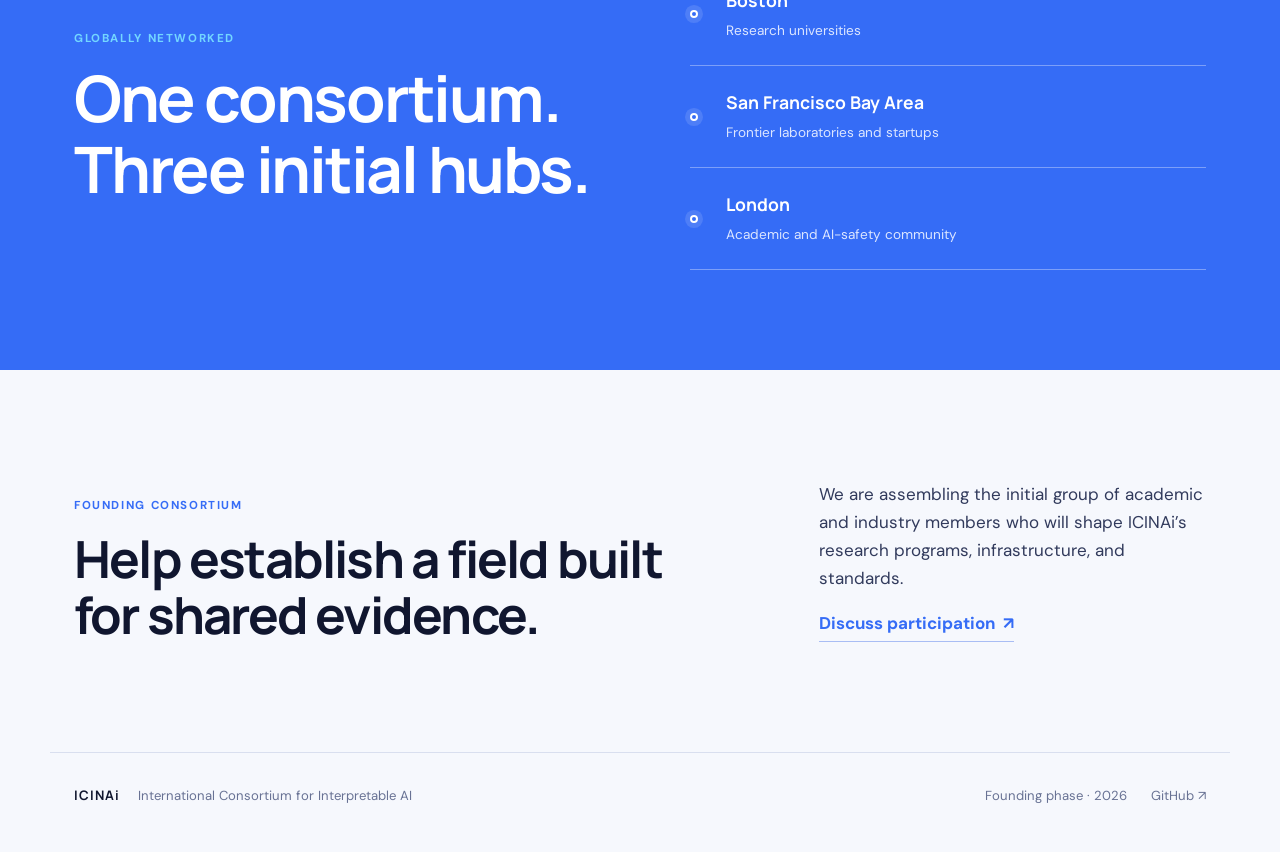
==== commit fd86b10c: "Balance ICINAi small-caps spacing" ====
--- a/index.html
+++ b/index.html
@@ -14,7 +14,7 @@
 <body>
   <a class="skip-link" href="#main">Skip to content</a>
   <header class="site-header">
-    <a class="brand" href="index.html" aria-label="ICINAi home">
+    <a class="brand" href="/" aria-label="ICINAi home">
       <svg class="brand-mark" viewBox="0 0 42 42" aria-hidden="true">
         <path d="M10 9.5h15.5L32 16v16.5H16L10 26.5z"/>
         <circle cx="10" cy="9.5" r="3"/><circle cx="32" cy="16" r="3"/><circle cx="16" cy="32.5" r="3"/>
@@ -37,7 +37,7 @@
       <div class="hero-orbit orbit-one" aria-hidden="true"></div>
       <div class="hero-orbit orbit-two" aria-hidden="true"></div>
       <div class="hero-copy">
-        <p class="eyebrow"><span class="eyebrow-rule" aria-hidden="true"></span><span class="eyebrow-text">ICINA<span class="lowercase-i">i</span> · International Consortium for Interpretable&nbsp;AI</span></p>
+        <p class="eyebrow"><span class="eyebrow-rule" aria-hidden="true"></span><span class="eyebrow-text">ICIN<span class="tight-a">A</span><span class="lowercase-i">i</span> · International Consortium for Interpretable&nbsp;AI</span></p>
         <h1>A new science for understanding <em>machine intelligence.</em></h1>
         <p class="hero-lede">ICINAi brings researchers and industry together to build evidence-based methods, shared infrastructure, and a scientific commons for interpretable AI.</p>
         <div class="hero-actions">
@@ -52,7 +52,7 @@
     </section>
 
     <section class="purpose-section section-shell">
-      <div class="section-label">Why ICINA<span class="lowercase-i">i</span></div>
+      <div class="section-label">Why ICIN<span class="tight-a">A</span><span class="lowercase-i">i</span></div>
       <div class="purpose-copy">
         <h2>Understanding is the foundation of responsibility.</h2>
         <p>Today’s neural networks are trained, not programmed. Their internal mechanisms emerge from data, leaving society with the challenge of reverse-engineering the learned programs that underlie their behavior.</p>
--- a/styles.css
+++ b/styles.css
@@ -47,8 +47,9 @@
 .eyebrow { color: #c4d3ff; display: flex; align-items: center; gap: 10px; margin: 0 0 28px; }
 .hero .eyebrow { font-size: clamp(.9rem, 1.8vw, 1.575rem); line-height: 1.45; width: max-content; max-width: calc(100vw - 48px); white-space: nowrap; }
 .eyebrow-rule { flex: 0 0 28px; width: 28px; height: 1px; background: var(--cyan); }
-.lowercase-i { display: inline-block; margin-left: -.14em; text-transform: lowercase; }
-.mission-kicker .lowercase-i { margin-left: -.16em; }
+.tight-a { display: inline-block; margin-left: -.03em; }
+.lowercase-i { display: inline-block; margin-left: -.11em; text-transform: lowercase; }
+.mission-kicker .lowercase-i { margin-left: -.13em; }
 h1, h2, h3 { font-family: var(--display); letter-spacing: -.035em; line-height: 1.1; margin-top: 0; }
 .hero h1 { font-size: clamp(3.2rem, 7vw, 6.6rem); max-width: 980px; margin-bottom: 30px; font-weight: 600; }
 .hero h1 em { color: var(--blue-bright); font-style: normal; }
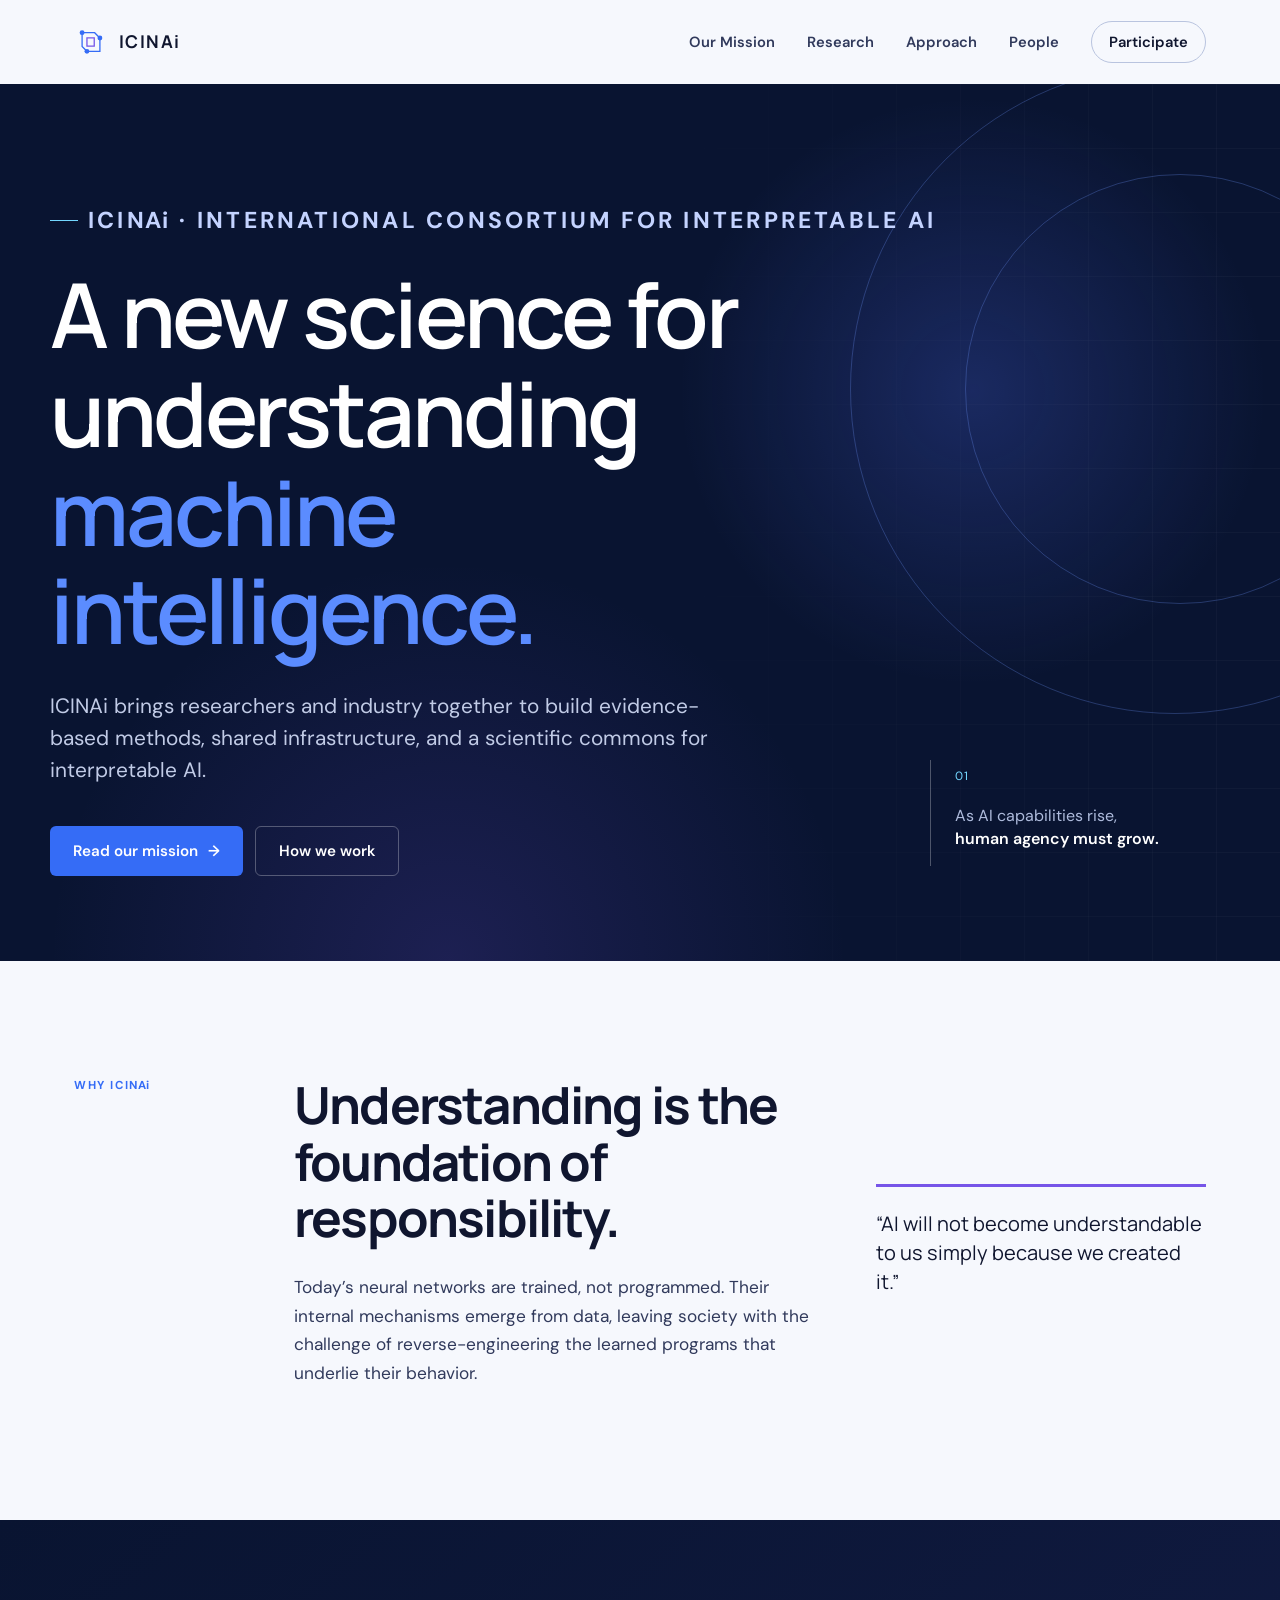
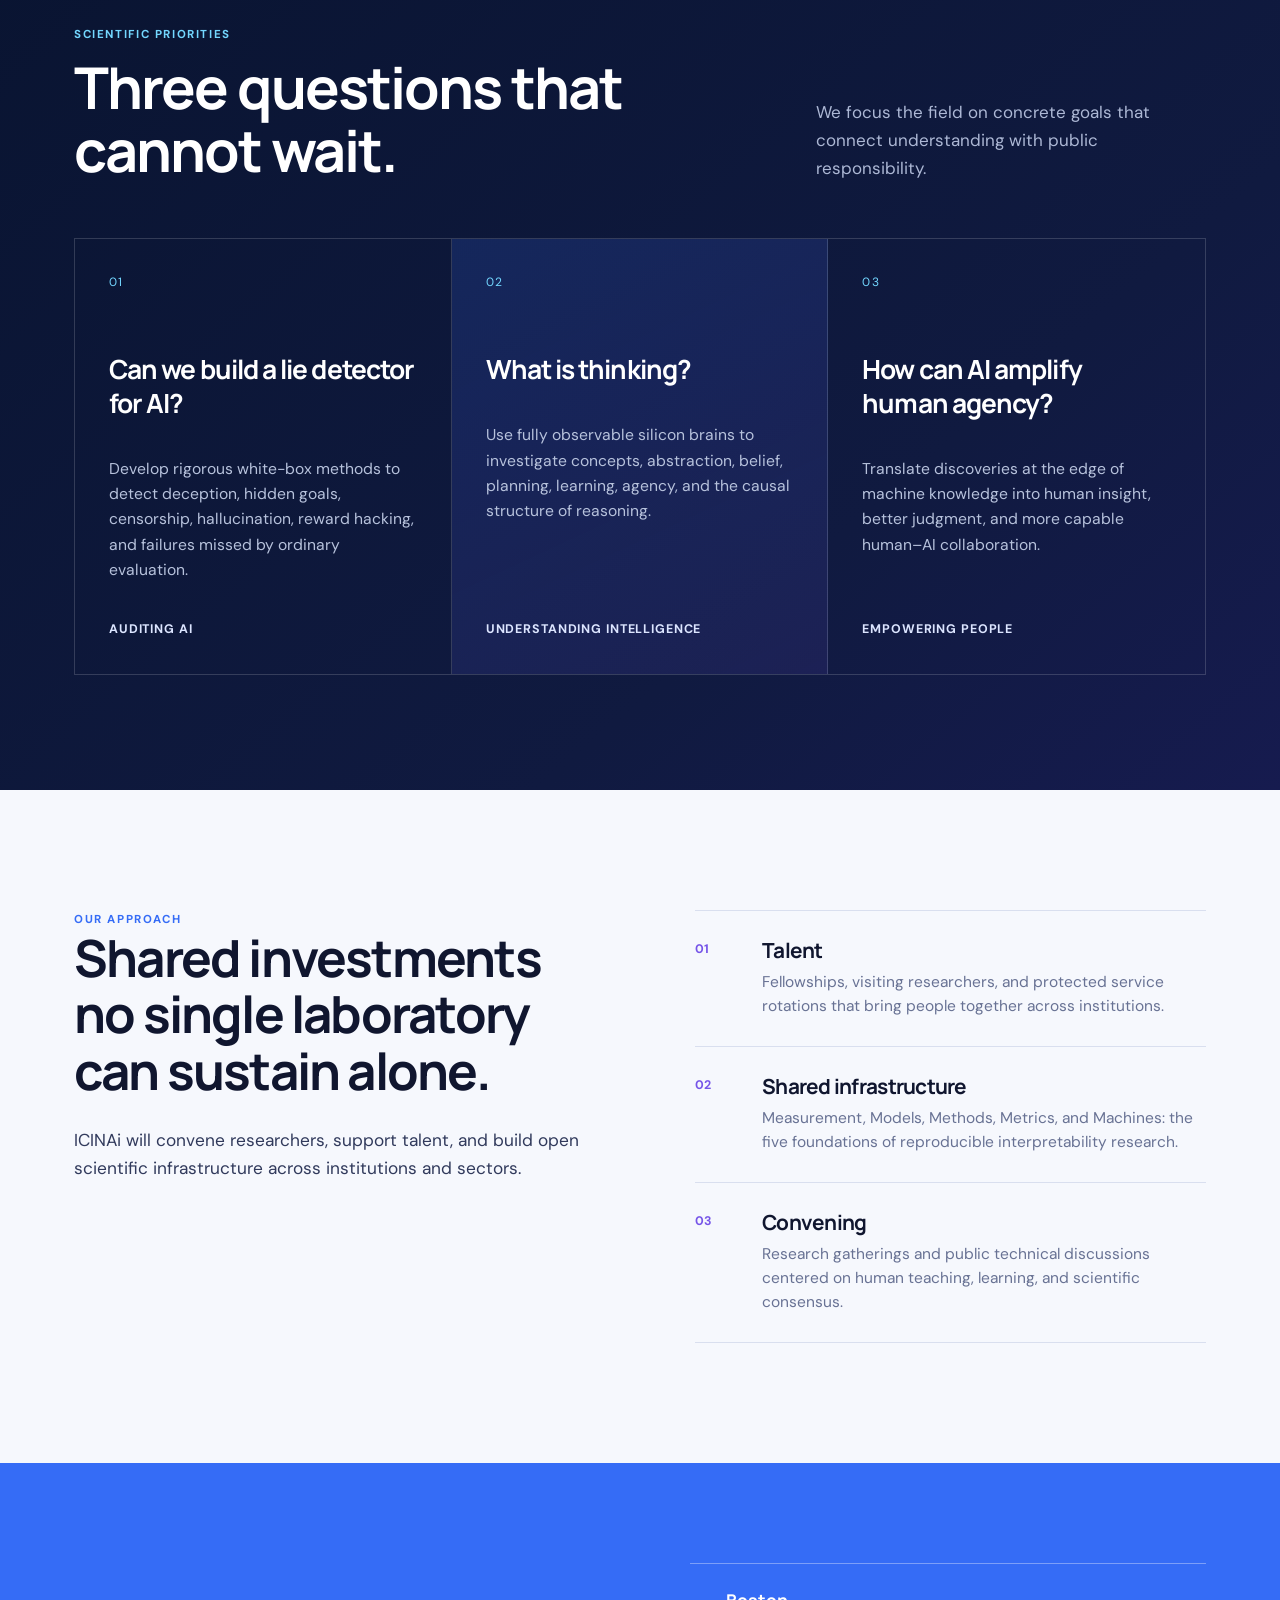
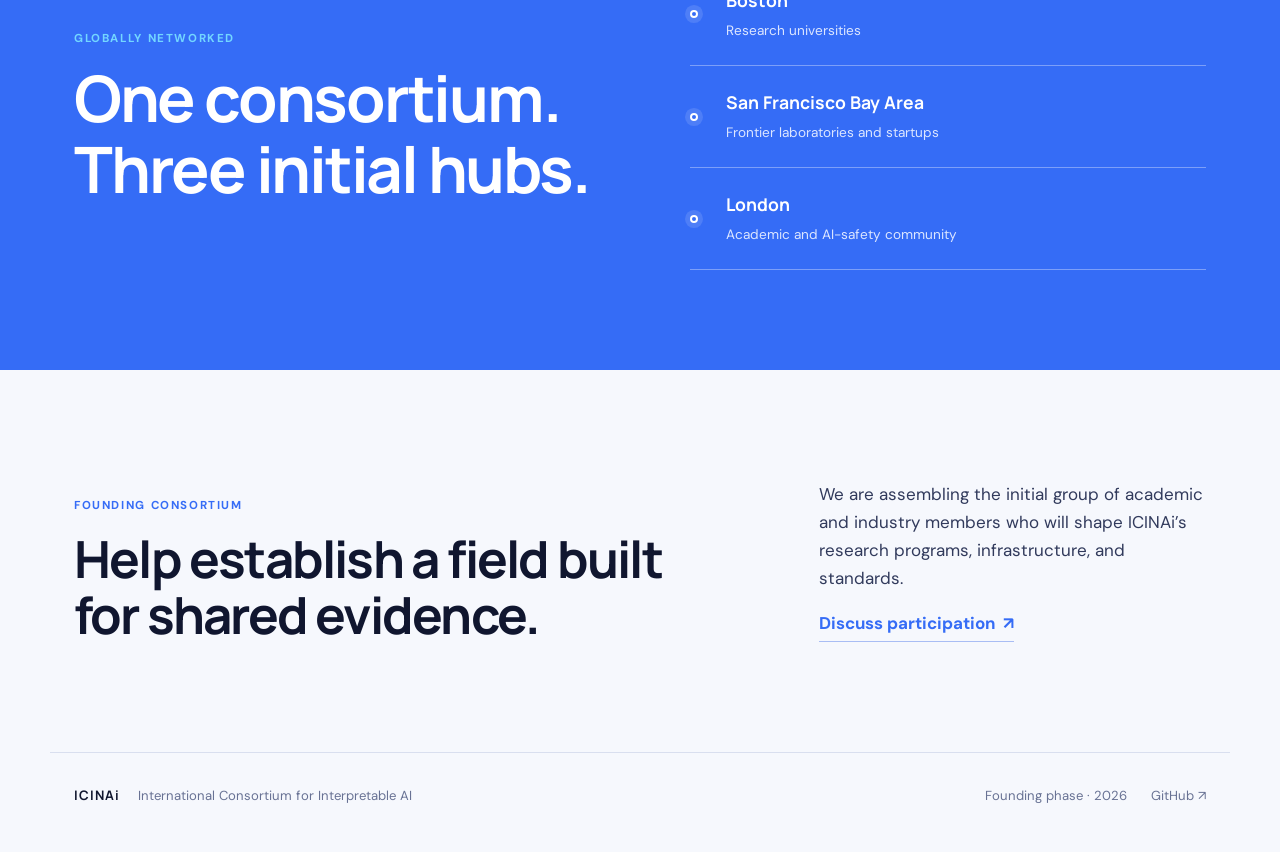
==== commit c6fe96f1: "Add People to site navigation" ====
--- a/index.html
+++ b/index.html
@@ -27,6 +27,7 @@
       <a href="mission/">Our Mission</a>
       <a href="#priorities">Research</a>
       <a href="#approach">Approach</a>
+      <a href="people/">People</a>
       <a class="nav-action" href="mailto:d.bau@northeastern.edu?subject=ICINAi%20founding%20membership">Participate</a>
     </nav>
   </header>
--- a/styles.css
+++ b/styles.css
@@ -47,9 +47,10 @@
 .eyebrow { color: #c4d3ff; display: flex; align-items: center; gap: 10px; margin: 0 0 28px; }
 .hero .eyebrow { font-size: clamp(.9rem, 1.8vw, 1.575rem); line-height: 1.45; width: max-content; max-width: calc(100vw - 48px); white-space: nowrap; }
 .eyebrow-rule { flex: 0 0 28px; width: 28px; height: 1px; background: var(--cyan); }
-.tight-a { display: inline-block; margin-left: -.03em; }
+.tight-a { display: inline-block; margin-left: -.07em; }
 .lowercase-i { display: inline-block; margin-left: -.11em; text-transform: lowercase; }
-.mission-kicker .lowercase-i { margin-left: -.13em; }
+.section-label .tight-a, .mission-kicker .tight-a { margin-left: -.12em; }
+.section-label .lowercase-i, .mission-kicker .lowercase-i { margin-left: -.08em; }
 h1, h2, h3 { font-family: var(--display); letter-spacing: -.035em; line-height: 1.1; margin-top: 0; }
 .hero h1 { font-size: clamp(3.2rem, 7vw, 6.6rem); max-width: 980px; margin-bottom: 30px; font-weight: 600; }
 .hero h1 em { color: var(--blue-bright); font-style: normal; }
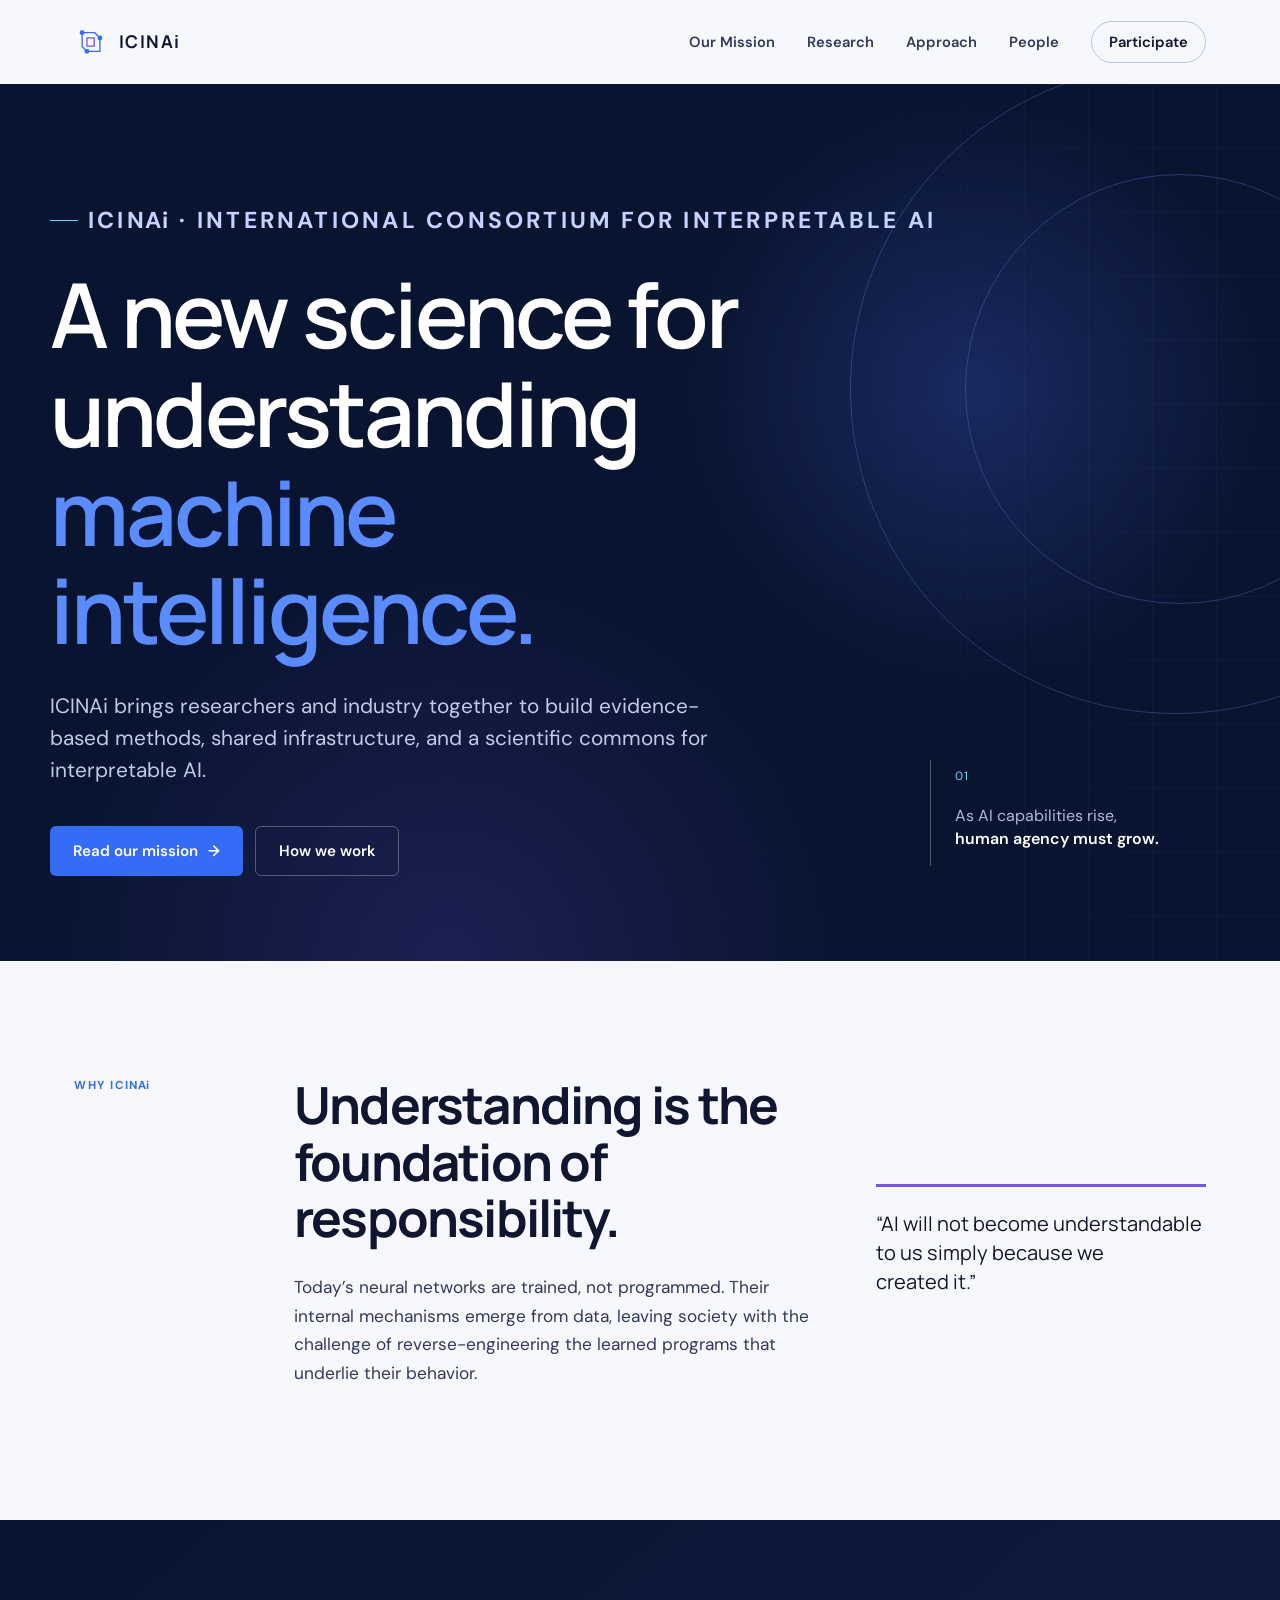
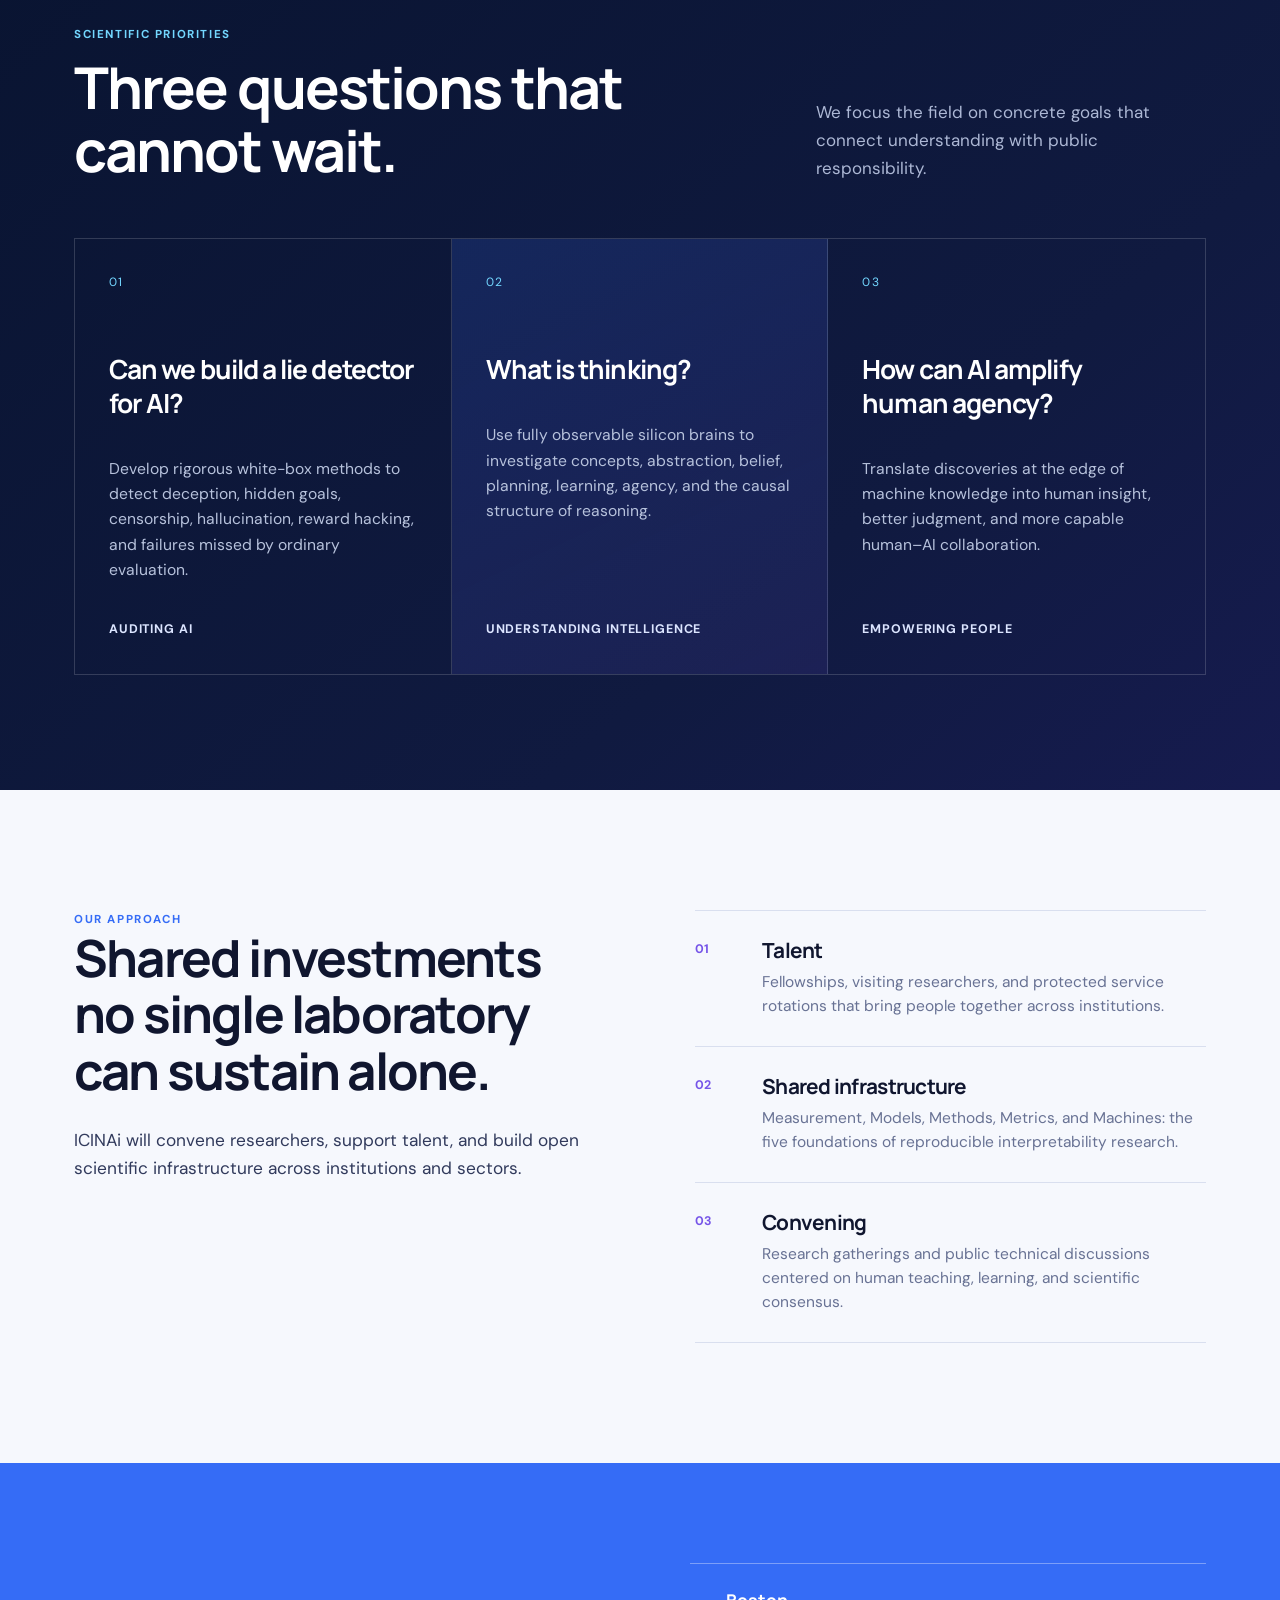
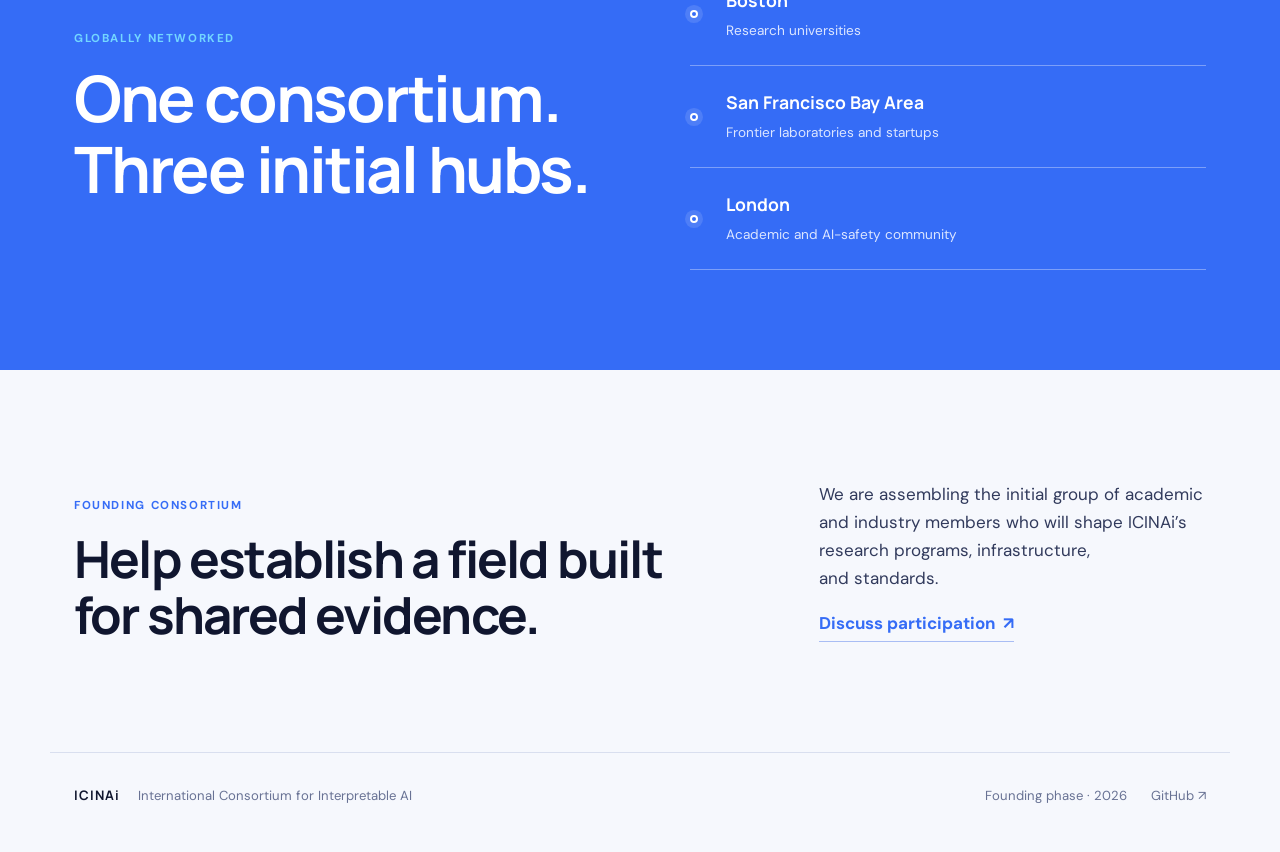
==== commit 02810e29: "Prevent homepage text orphans" ====
--- a/index.html
+++ b/index.html
@@ -28,7 +28,7 @@
       <a href="#priorities">Research</a>
       <a href="#approach">Approach</a>
       <a href="people/">People</a>
-      <a class="nav-action" href="mailto:d.bau@northeastern.edu?subject=ICINAi%20founding%20membership">Participate</a>
+      <a class="nav-action" href="participate/">Participate</a>
     </nav>
   </header>
 
@@ -59,7 +59,7 @@
         <p>Today’s neural networks are trained, not programmed. Their internal mechanisms emerge from data, leaving society with the challenge of reverse-engineering the learned programs that underlie their behavior.</p>
       </div>
       <aside class="purpose-note">
-        <p>“AI will not become understandable to us simply because we created it.”</p>
+        <p>“AI will not become understandable to us simply because we created&nbsp;it.”</p>
       </aside>
     </section>
 
@@ -137,8 +137,8 @@
         <h2>Help establish a field built for shared evidence.</h2>
       </div>
       <div class="join-copy">
-        <p>We are assembling the initial group of academic and industry members who will shape ICINAi’s research programs, infrastructure, and standards.</p>
-        <a class="text-link" href="mailto:d.bau@northeastern.edu?subject=ICINAi%20founding%20membership">Discuss participation <span aria-hidden="true">↗</span></a>
+        <p>We are assembling the initial group of academic and industry members who will shape ICINAi’s research programs, infrastructure, and&nbsp;standards.</p>
+        <a class="text-link" href="participate/">Discuss participation <span aria-hidden="true">↗</span></a>
       </div>
     </section>
   </main>
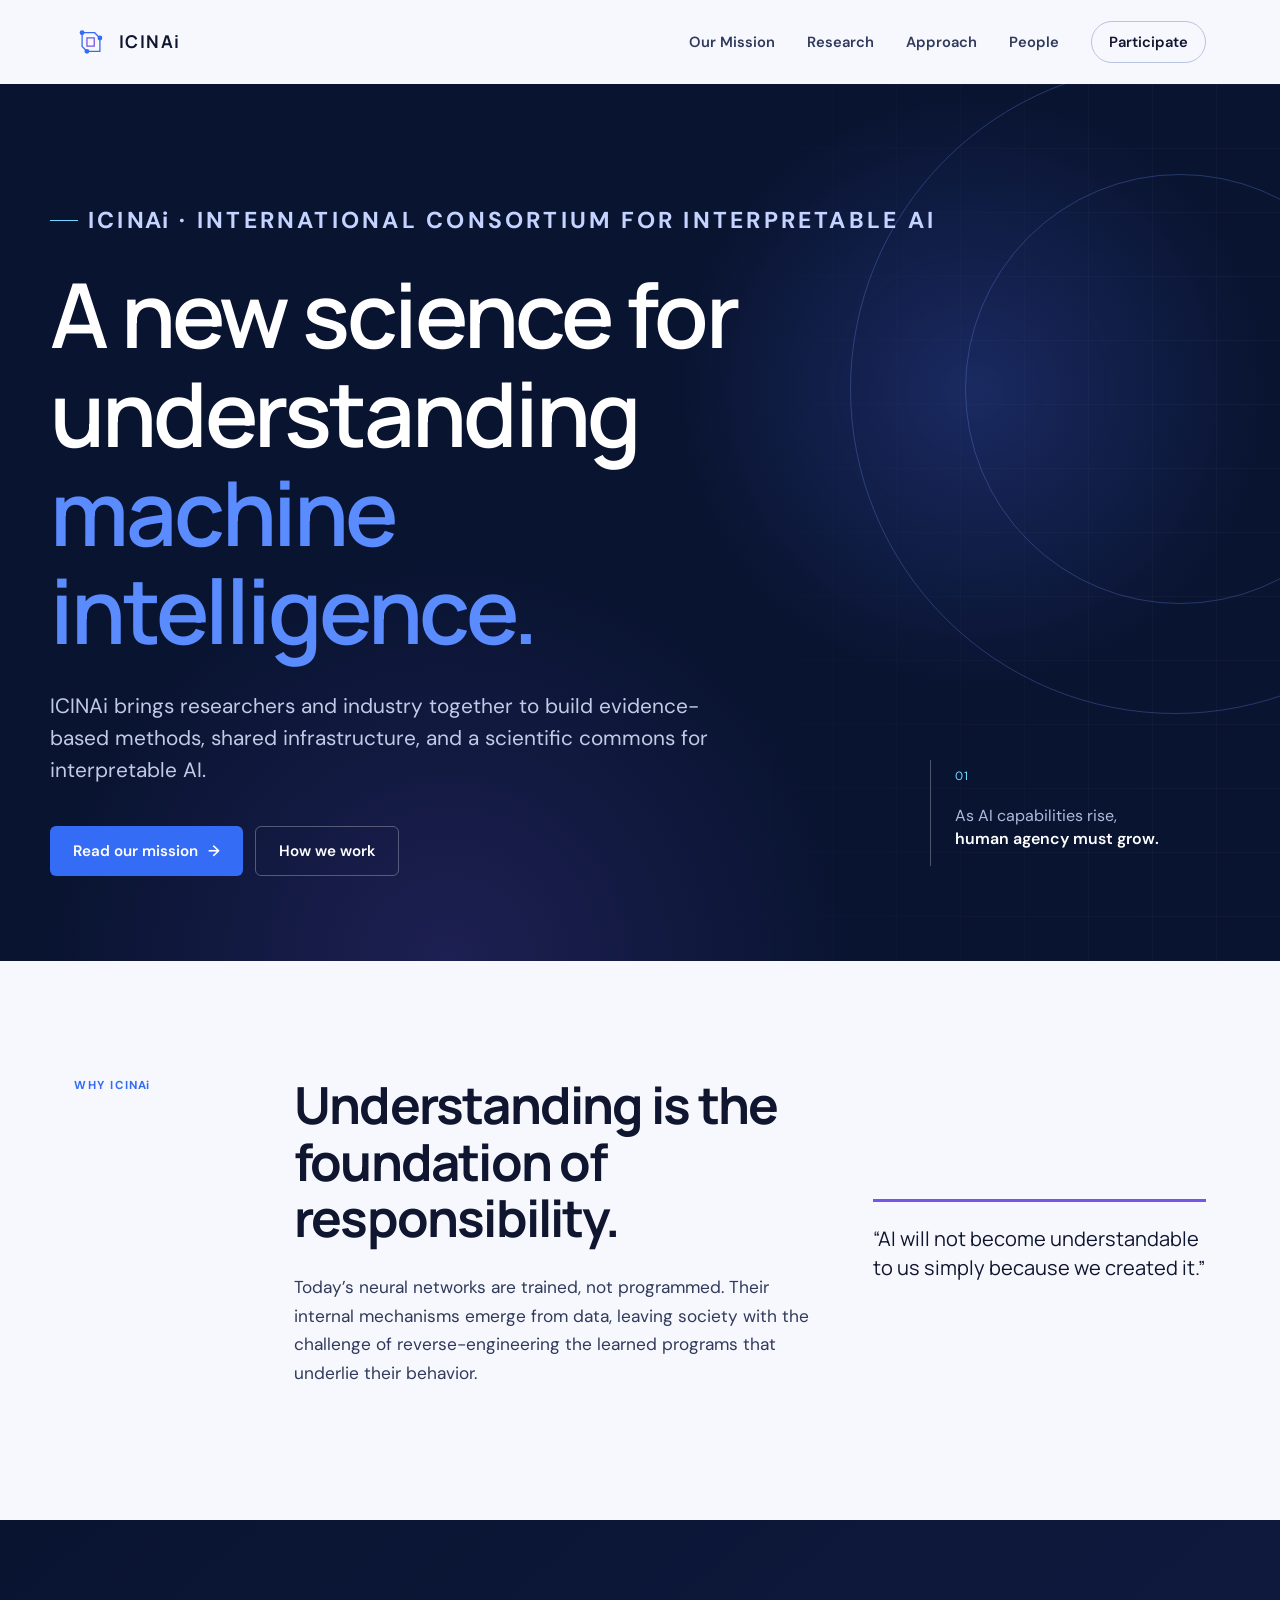
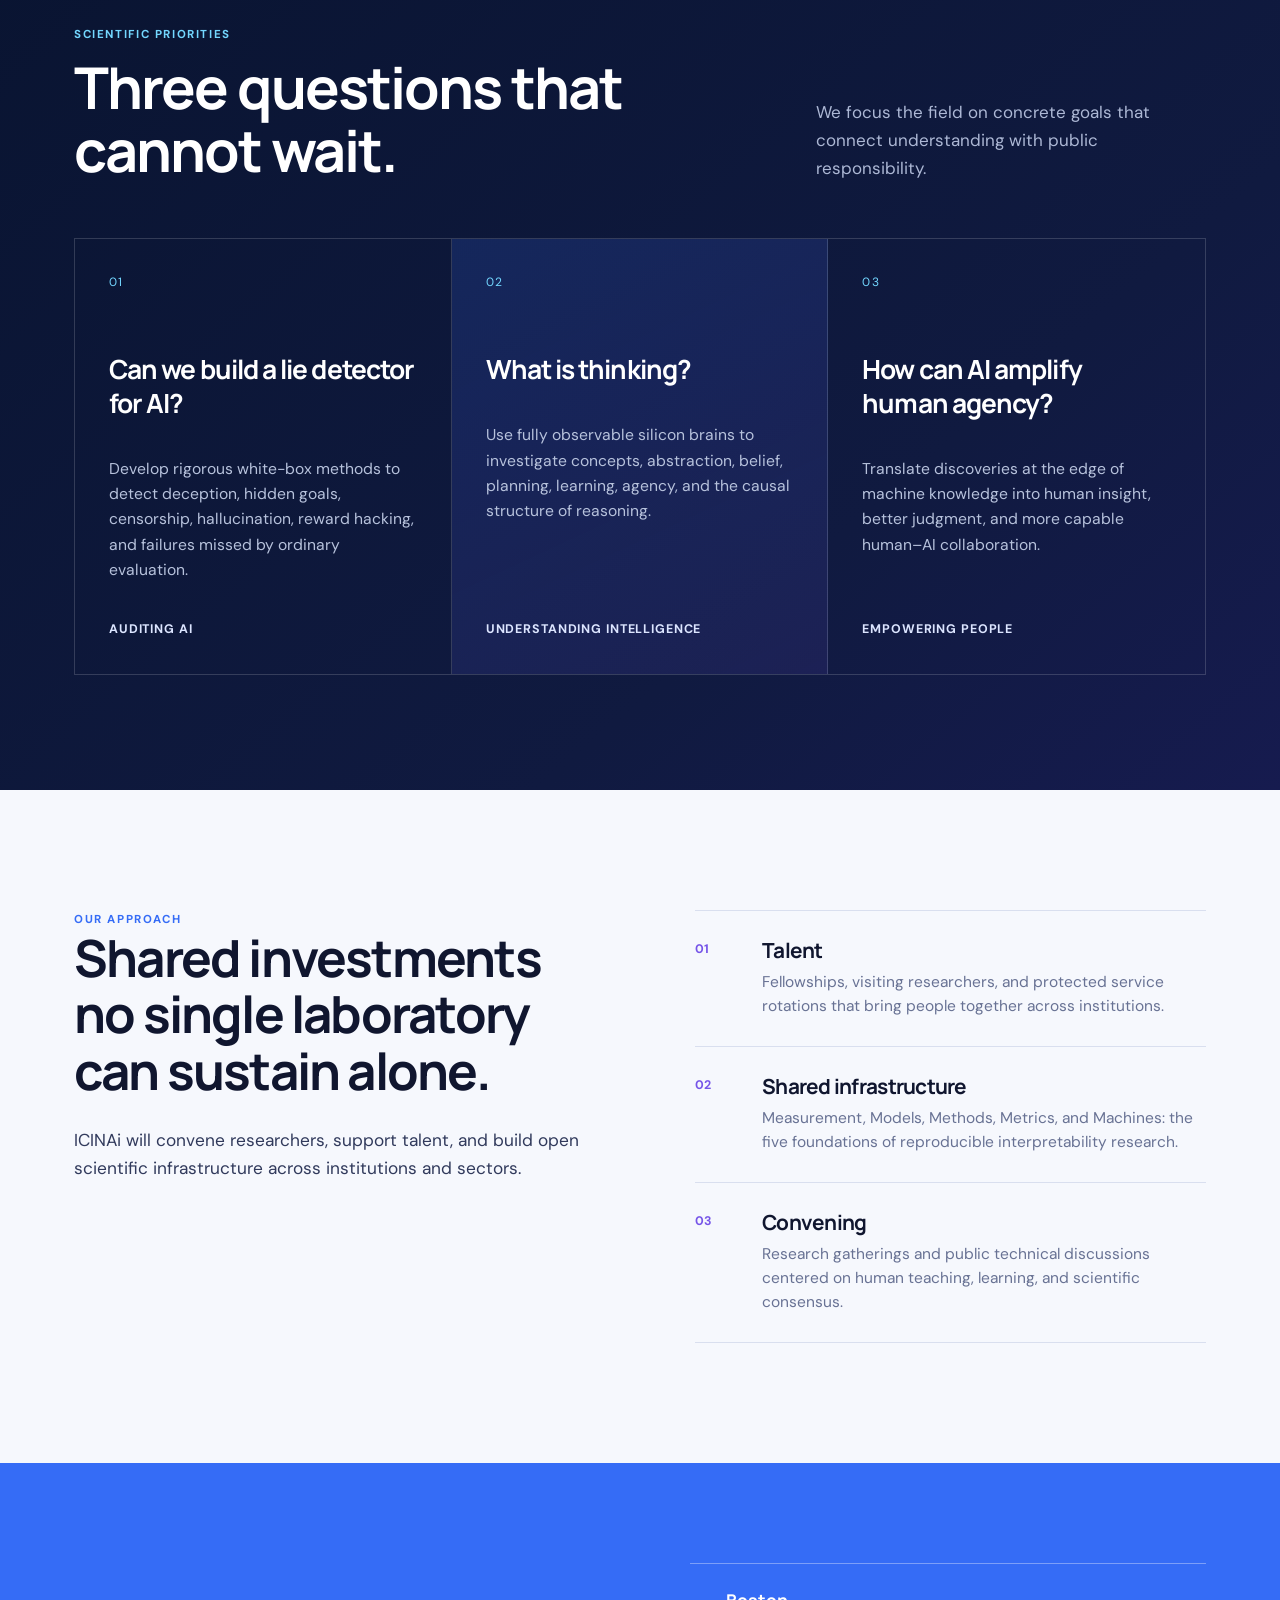
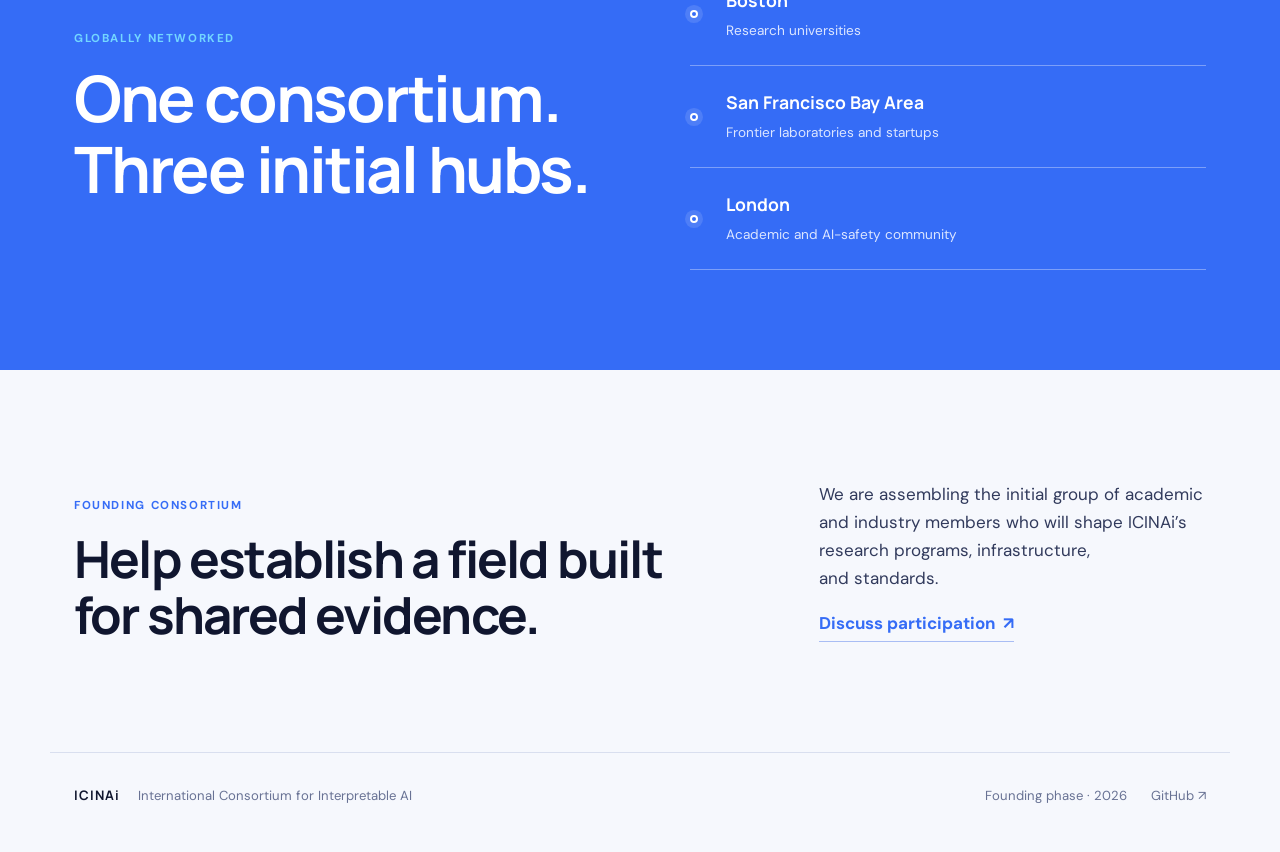
==== commit 54e15a9e: "Widen purpose note column" ====
--- a/index.html
+++ b/index.html
@@ -59,7 +59,7 @@
         <p>Today’s neural networks are trained, not programmed. Their internal mechanisms emerge from data, leaving society with the challenge of reverse-engineering the learned programs that underlie their behavior.</p>
       </div>
       <aside class="purpose-note">
-        <p>“AI will not become understandable to us simply because we created&nbsp;it.”</p>
+        <p>“AI will not become understandable to us simply because we created it.”</p>
       </aside>
     </section>
 
--- a/styles.css
+++ b/styles.css
@@ -67,7 +67,7 @@
 .hero-principle strong { color: white; display: block; font-weight: 600; }
 
 .section-shell { max-width: var(--max); margin: 0 auto; padding-left: 24px; padding-right: 24px; }
-.purpose-section { display: grid; grid-template-columns: 170px minmax(0, 1fr) 330px; gap: 50px; padding-top: 115px; padding-bottom: 115px; }
+.purpose-section { display: grid; grid-template-columns: 170px minmax(0, 1fr) 333px; gap: 50px; padding-top: 115px; padding-bottom: 115px; }
 .purpose-copy h2, .approach-intro h2, .join-section h2 { font-size: clamp(2rem, 4vw, 3.6rem); margin-bottom: 28px; }
 .purpose-copy p, .approach-intro > p { color: var(--ink-soft); font-size: 1.08rem; max-width: 680px; }
 .purpose-note { border-top: 3px solid var(--violet); padding-top: 22px; align-self: center; }
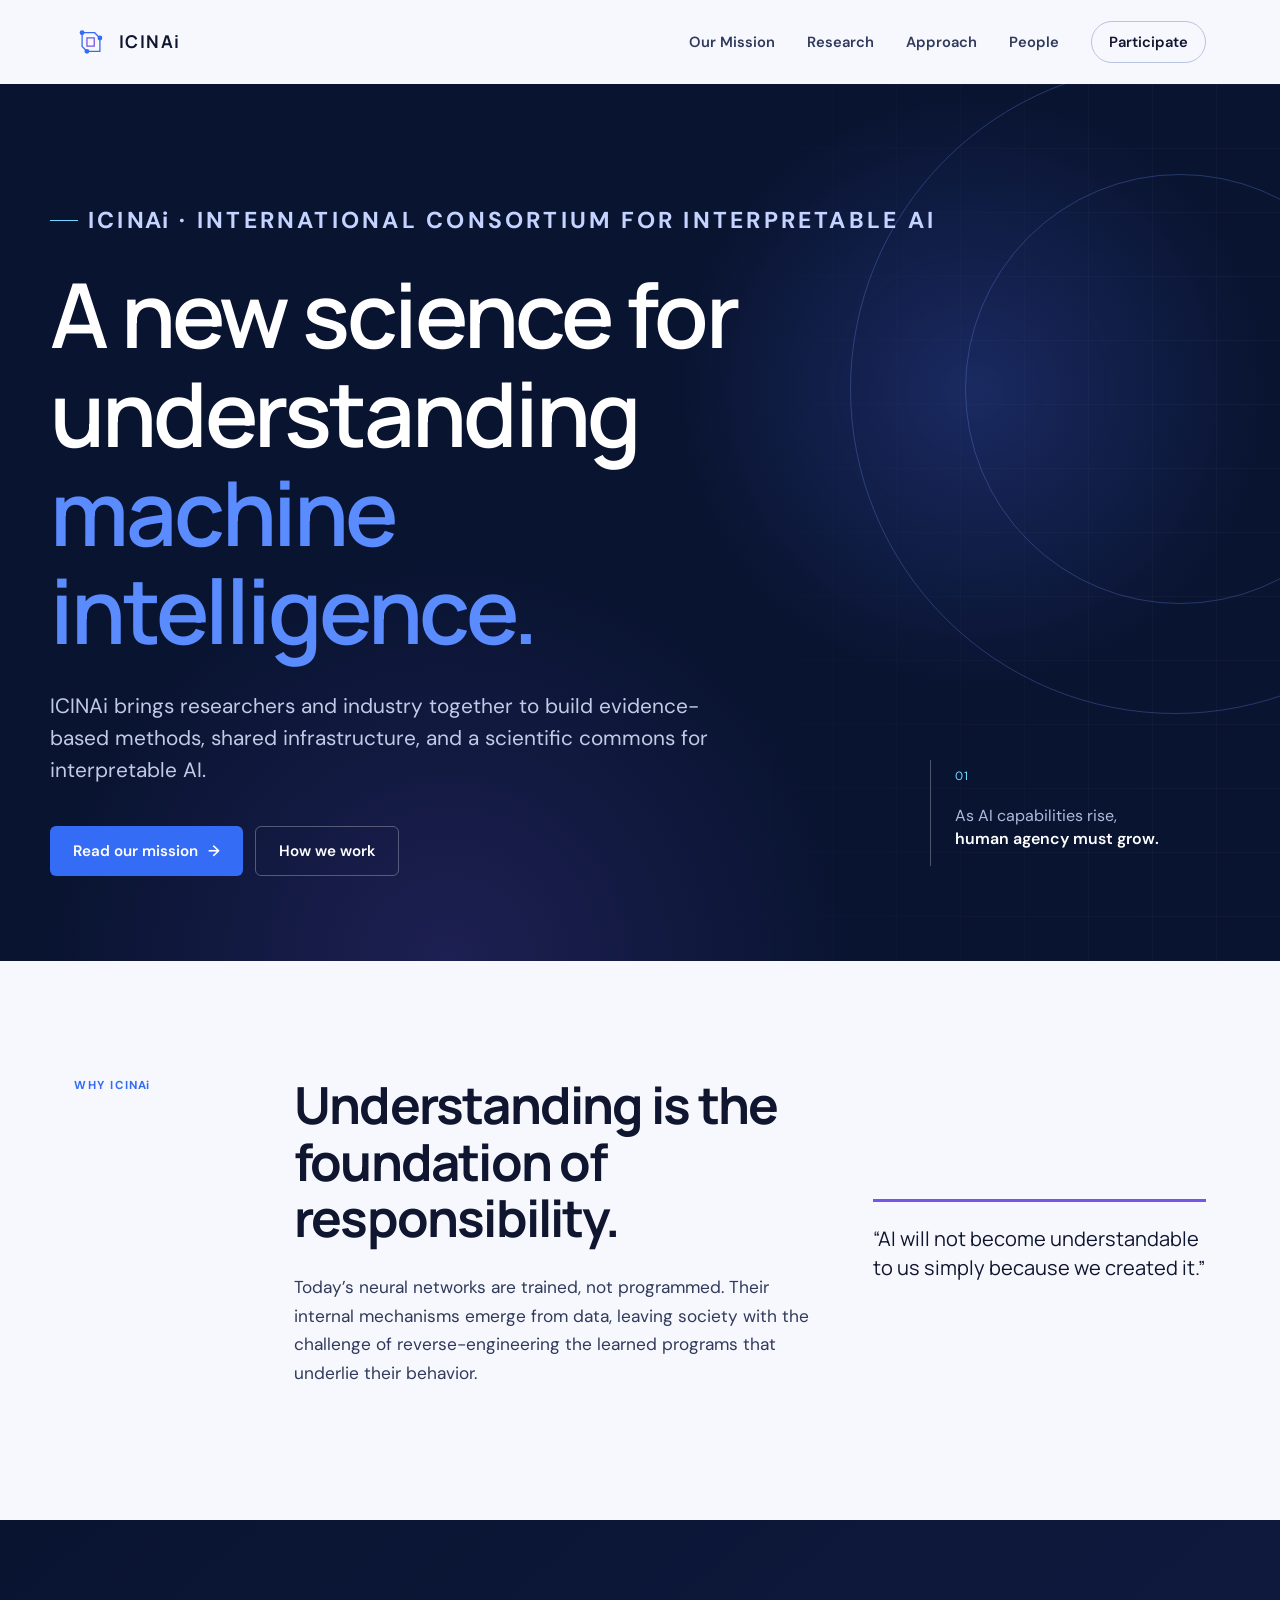
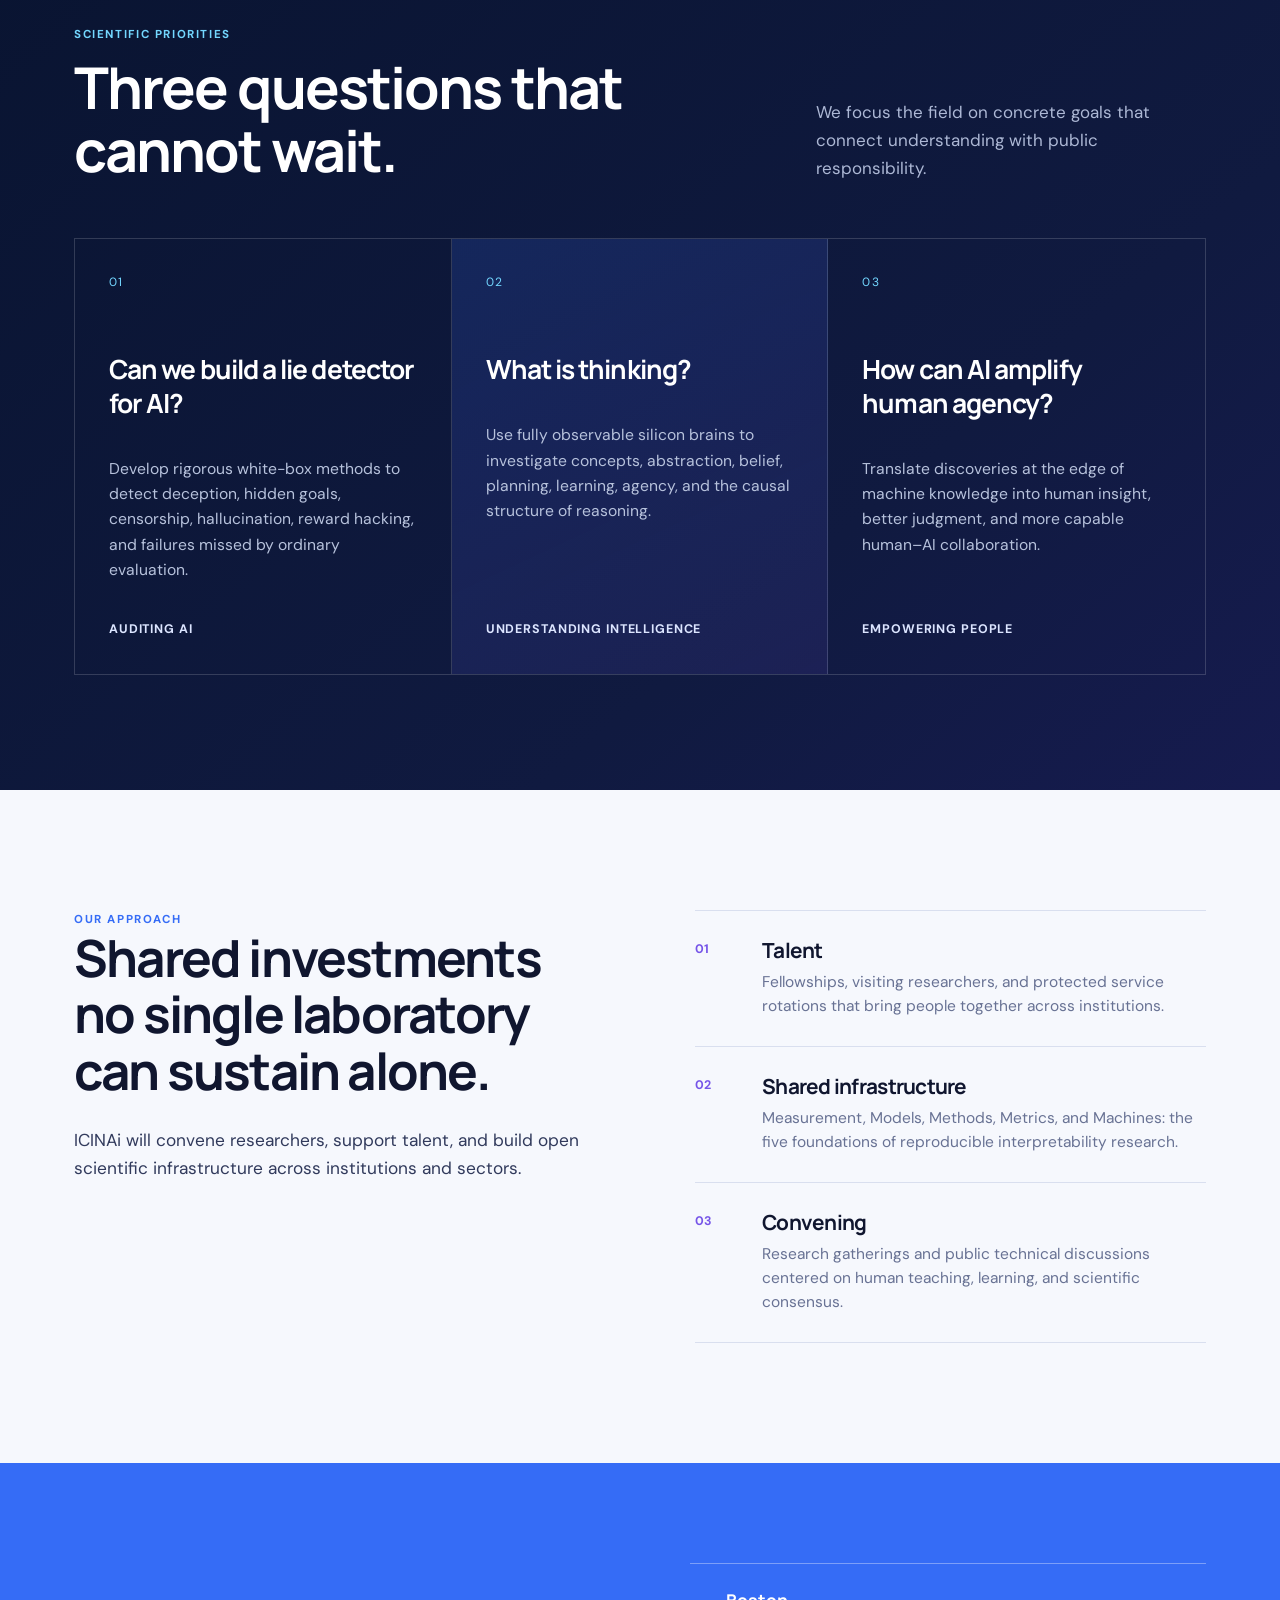
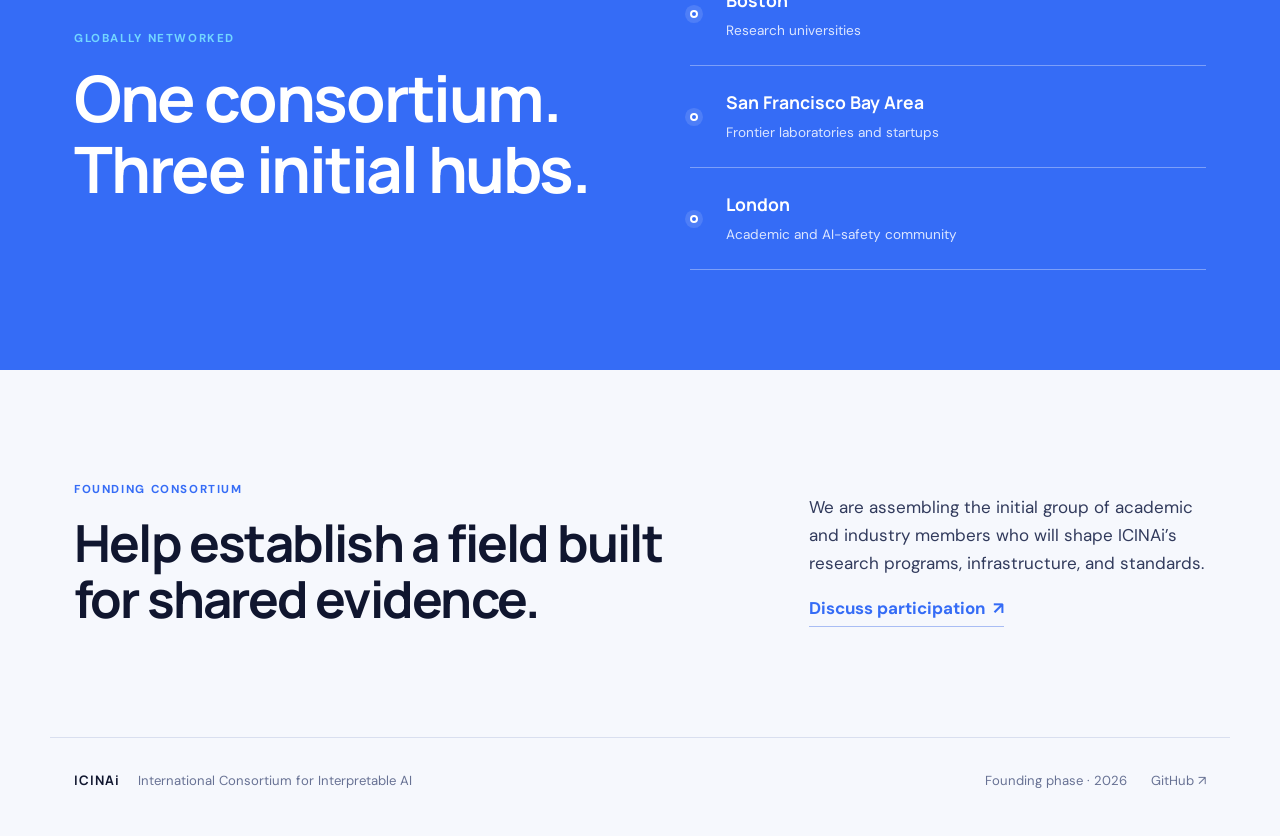
==== commit 5278e27e: "Adjust join section proportions" ====
--- a/index.html
+++ b/index.html
@@ -137,7 +137,7 @@
         <h2>Help establish a field built for shared evidence.</h2>
       </div>
       <div class="join-copy">
-        <p>We are assembling the initial group of academic and industry members who will shape ICINAi’s research programs, infrastructure, and&nbsp;standards.</p>
+        <p>We are assembling the initial group of academic and industry members who will shape ICINAi’s research programs, infrastructure, and standards.</p>
         <a class="text-link" href="participate/">Discuss participation <span aria-hidden="true">↗</span></a>
       </div>
     </section>
--- a/styles.css
+++ b/styles.css
@@ -104,7 +104,7 @@
 .hub strong { display: block; font-family: var(--display); font-size: 1.1rem; }
 .hub small { color: #dce6ff; font-size: .85rem; }
 
-.join-section { padding-top: 110px; padding-bottom: 110px; display: grid; grid-template-columns: 1.25fr .75fr; gap: 100px; align-items: end; }
+.join-section { padding-top: 110px; padding-bottom: 110px; display: grid; grid-template-columns: 1.23fr .77fr; gap: 100px; align-items: end; }
 .join-section h2 { margin: 15px 0 0; }
 .join-copy p { color: var(--ink-soft); margin-top: 0; }
 .text-link { color: var(--blue); font-weight: 700; display: inline-flex; gap: 8px; border-bottom: 1px solid #a9bdf4; padding-bottom: 4px; }
